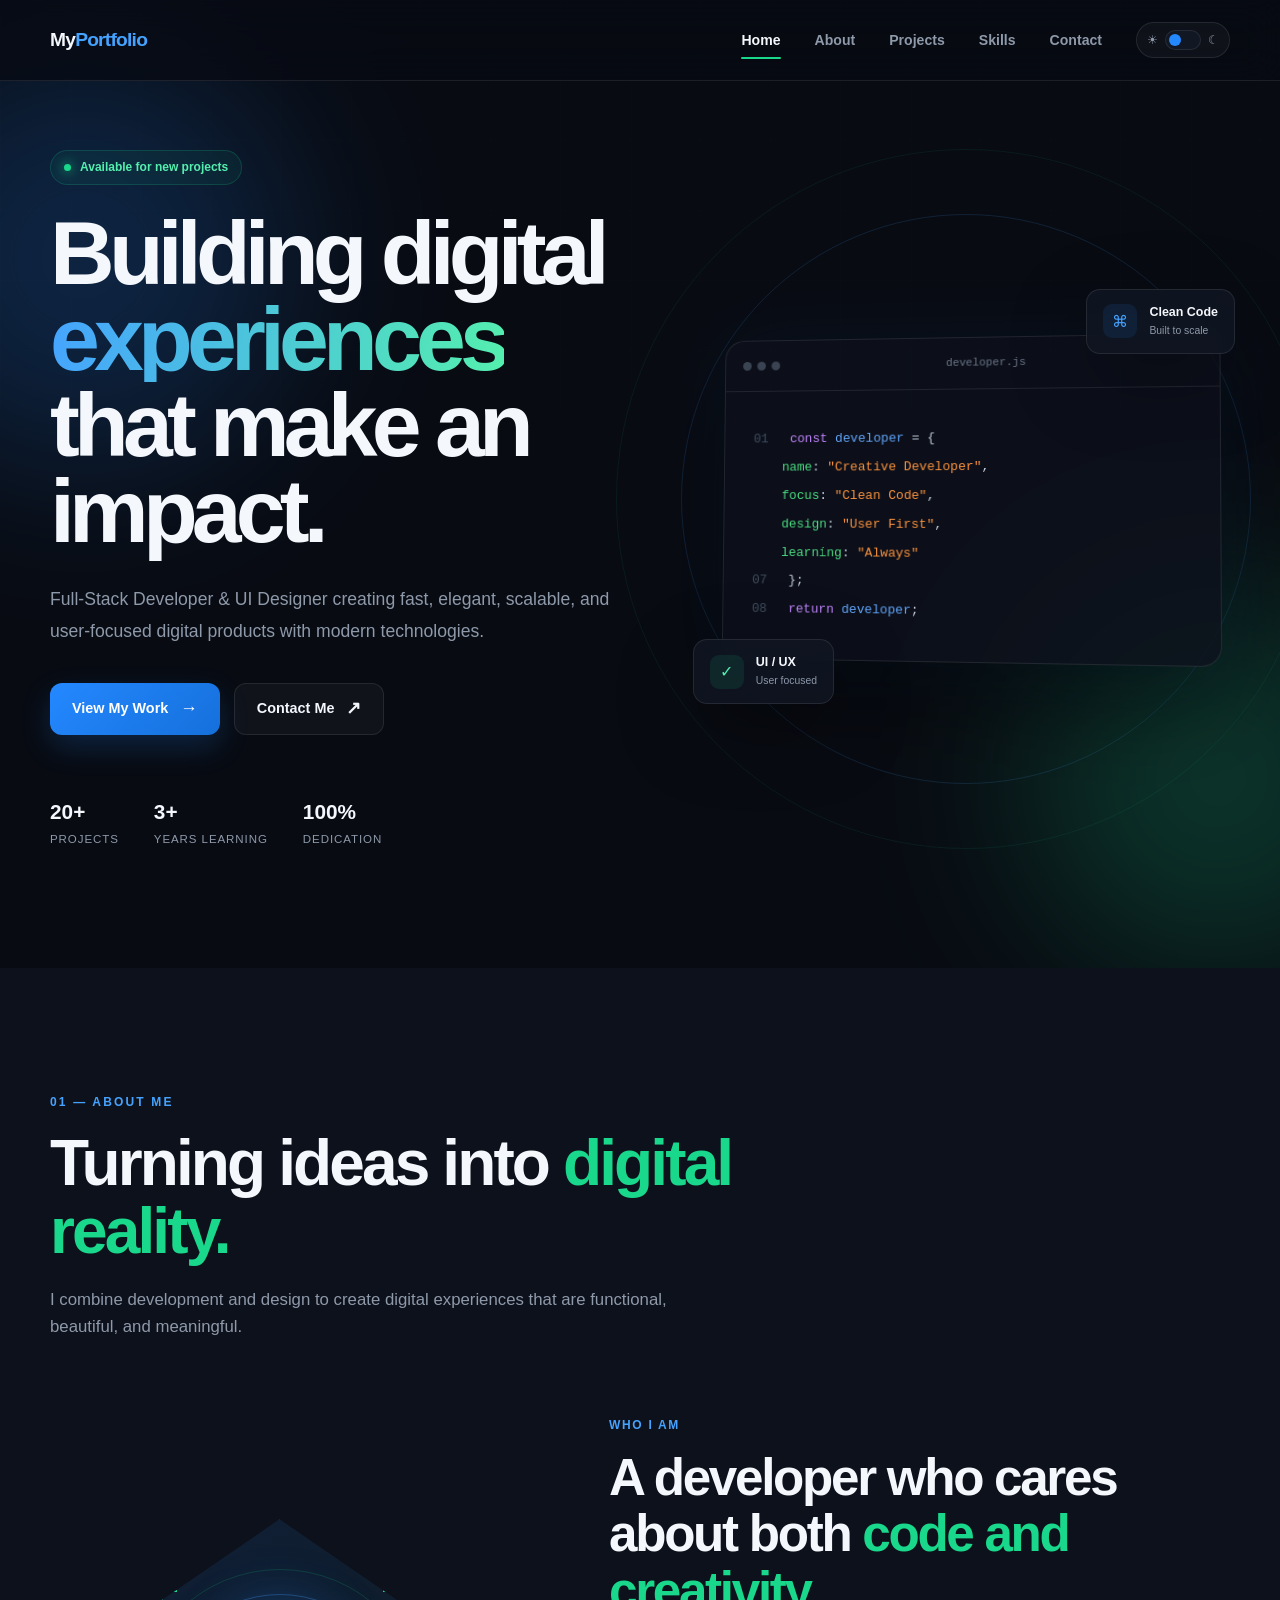
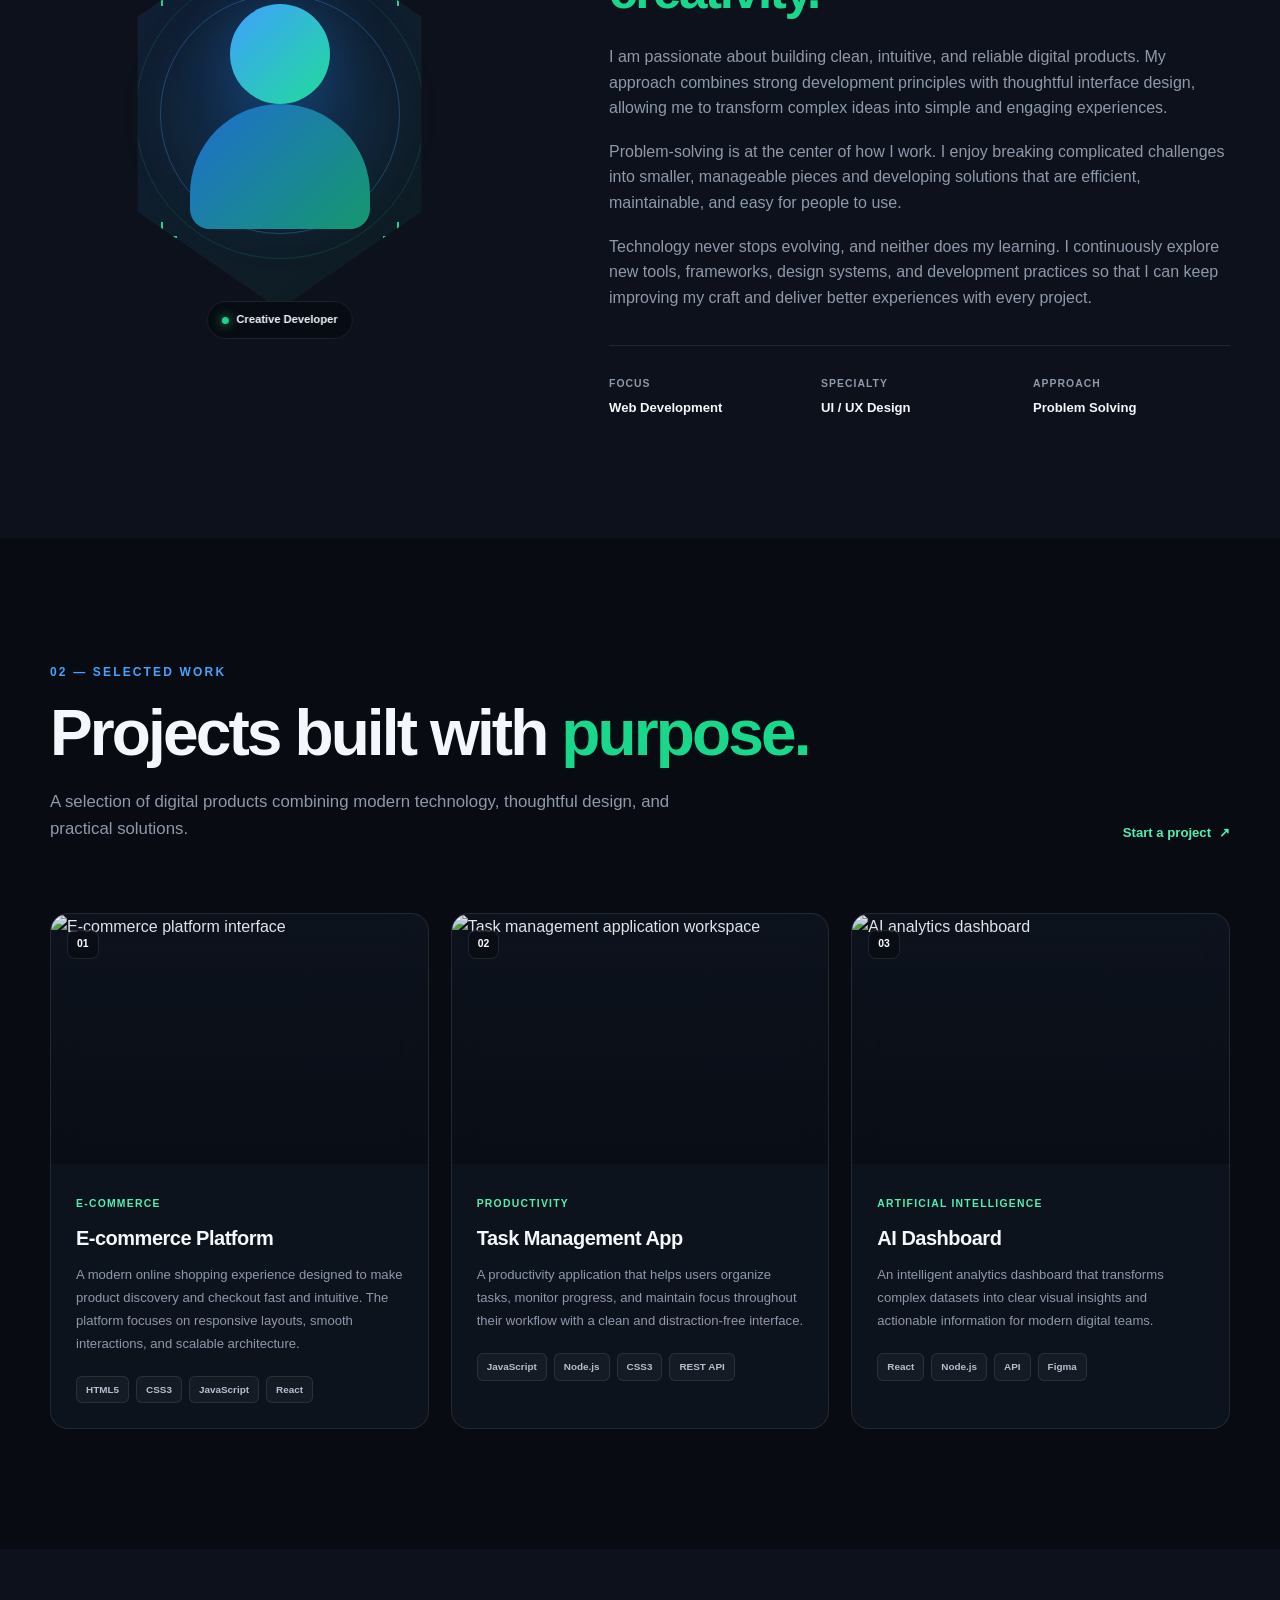
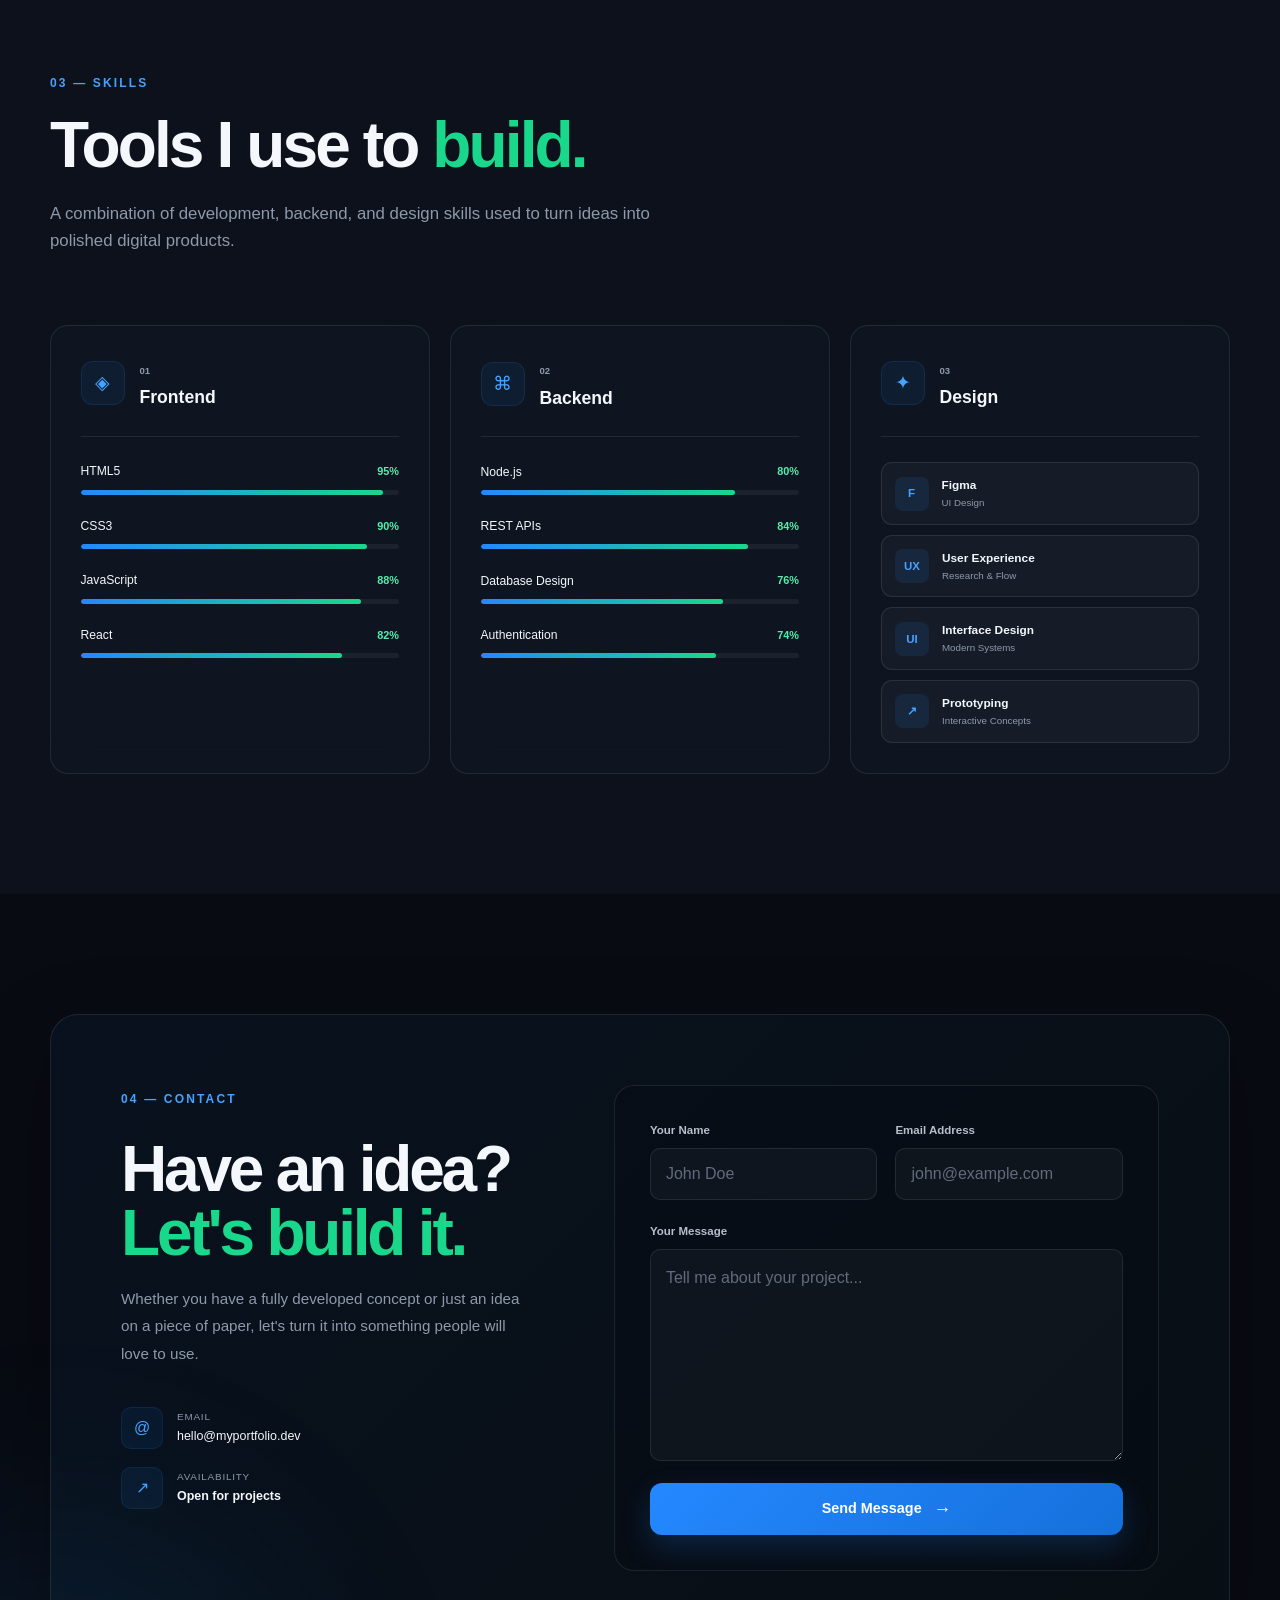
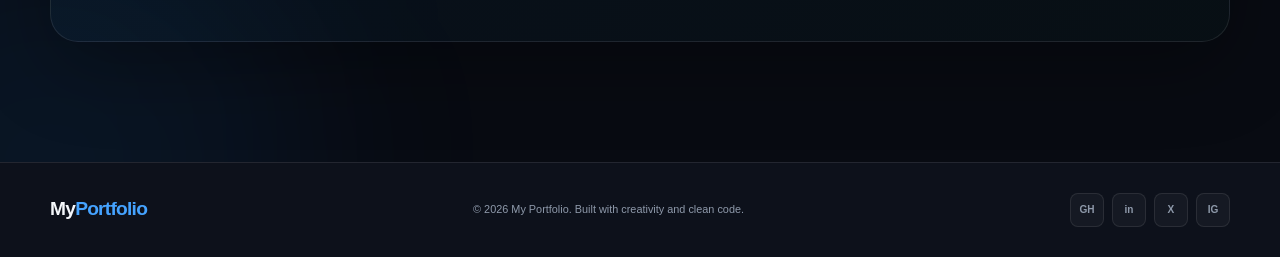
==== index.html @ b37e2fc7 "Update and rename Portfoilo.html to index.html" ====
<!DOCTYPE html>
<html lang="en">
<head>
    <meta charset="UTF-8">
    <meta name="viewport" content="width=device-width, initial-scale=1.0">
    <meta name="description" content="Professional personal portfolio of a Full-Stack Developer and UI Designer.">
    <meta name="author" content="My Portfolio">
    <title>My Portfolio | Full-Stack Developer & UI Designer</title>

    <link rel="stylesheet" href="Protfolio.css">
</head>

<body>

    <!-- =========================
         NAVIGATION
    ========================== -->
    <header class="header">
        <nav class="navbar container">
            <a href="#home" class="logo">My<span>Portfolio</span></a>

            <button class="menu-toggle" id="menu-toggle" aria-label="Open navigation menu">
                <span></span>
                <span></span>
                <span></span>
            </button>

            <div class="nav-menu" id="nav-menu">
                <a href="#home" class="nav-link active">Home</a>
                <a href="#about" class="nav-link">About</a>
                <a href="#projects" class="nav-link">Projects</a>
                <a href="#skills" class="nav-link">Skills</a>
                <a href="#contact" class="nav-link">Contact</a>

                <button class="theme-toggle" id="theme-toggle" aria-label="Toggle light and dark mode">
                    <span class="theme-icon">☀</span>
                    <span class="toggle-track">
                        <span class="toggle-thumb"></span>
                    </span>
                    <span class="theme-icon">☾</span>
                </button>
            </div>
        </nav>
    </header>


    <main>

        <!-- =========================
             HERO
        ========================== -->
        <section class="hero section" id="home">
            <div class="hero-background">
                <span class="glow glow-one"></span>
                <span class="glow glow-two"></span>
                <span class="grid-pattern"></span>
            </div>

            <div class="container hero-content">

                <div class="hero-text">
                    <div class="eyebrow">
                        <span class="status-dot"></span>
                        Available for new projects
                    </div>

                    <h1>
                        Building digital
                        <span>experiences</span>
                        that make an impact.
                    </h1>

                    <p>
                        Full-Stack Developer & UI Designer creating fast,
                        elegant, scalable, and user-focused digital products
                        with modern technologies.
                    </p>

                    <div class="hero-buttons">
                        <a href="#projects" class="btn btn-primary">
                            View My Work
                            <span>→</span>
                        </a>

                        <a href="#contact" class="btn btn-secondary">
                            Contact Me
                            <span>↗</span>
                        </a>
                    </div>

                    <div class="hero-stats">
                        <div class="stat">
                            <strong>20+</strong>
                            <span>Projects</span>
                        </div>

                        <div class="stat">
                            <strong>3+</strong>
                            <span>Years Learning</span>
                        </div>

                        <div class="stat">
                            <strong>100%</strong>
                            <span>Dedication</span>
                        </div>
                    </div>
                </div>

                <div class="hero-visual">
                    <div class="hero-orbit orbit-one"></div>
                    <div class="hero-orbit orbit-two"></div>

                    <div class="code-window">
                        <div class="window-header">
                            <div class="window-dots">
                                <span></span>
                                <span></span>
                                <span></span>
                            </div>

                            <span class="window-title">developer.js</span>
                        </div>

                        <div class="code-content">
                            <p>
                                <span class="code-number">01</span>
                                <span class="purple">const</span>
                                <span class="blue">developer</span> = {
                            </p>

                            <p class="indent">
                                <span class="green">name</span>:
                                <span class="orange">"Creative Developer"</span>,
                            </p>

                            <p class="indent">
                                <span class="green">focus</span>:
                                <span class="orange">"Clean Code"</span>,
                            </p>

                            <p class="indent">
                                <span class="green">design</span>:
                                <span class="orange">"User First"</span>,
                            </p>

                            <p class="indent">
                                <span class="green">learning</span>:
                                <span class="orange">"Always"</span>
                            </p>

                            <p>
                                <span class="code-number">07</span>
                                };
                            </p>

                            <p>
                                <span class="code-number">08</span>
                                <span class="purple">return</span>
                                <span class="blue">developer</span>;
                            </p>
                        </div>
                    </div>

                    <div class="floating-card card-top">
                        <span class="floating-icon">⌘</span>
                        <div>
                            <strong>Clean Code</strong>
                            <small>Built to scale</small>
                        </div>
                    </div>

                    <div class="floating-card card-bottom">
                        <span class="floating-icon green-icon">✓</span>
                        <div>
                            <strong>UI / UX</strong>
                            <small>User focused</small>
                        </div>
                    </div>
                </div>

            </div>
        </section>


        <!-- =========================
             ABOUT
        ========================== -->
        <section class="about section" id="about">
            <div class="container">

                <div class="section-heading">
                    <span class="section-label">01 — About Me</span>
                    <h2>Turning ideas into <span>digital reality.</span></h2>
                    <p>
                        I combine development and design to create digital
                        experiences that are functional, beautiful, and meaningful.
                    </p>
                </div>

                <div class="about-grid">

                    <div class="avatar-area">
                        <div class="avatar-glow"></div>

                        <div class="geometric-avatar">
                            <div class="avatar-ring ring-one"></div>
                            <div class="avatar-ring ring-two"></div>

                            <div class="avatar-shape">
                                <div class="avatar-head"></div>
                                <div class="avatar-body"></div>
                            </div>

                            <div class="avatar-corner corner-one"></div>
                            <div class="avatar-corner corner-two"></div>
                            <div class="avatar-corner corner-three"></div>
                            <div class="avatar-corner corner-four"></div>
                        </div>

                        <div class="avatar-tag">
                            <span class="status-dot"></span>
                            Creative Developer
                        </div>
                    </div>

                    <div class="about-content">
                        <span class="mini-label">Who I am</span>

                        <h3>
                            A developer who cares about both
                            <span>code and creativity.</span>
                        </h3>

                        <p>
                            I am passionate about building clean, intuitive, and
                            reliable digital products. My approach combines strong
                            development principles with thoughtful interface design,
                            allowing me to transform complex ideas into simple and
                            engaging experiences.
                        </p>

                        <p>
                            Problem-solving is at the center of how I work. I enjoy
                            breaking complicated challenges into smaller, manageable
                            pieces and developing solutions that are efficient,
                            maintainable, and easy for people to use.
                        </p>

                        <p>
                            Technology never stops evolving, and neither does my
                            learning. I continuously explore new tools, frameworks,
                            design systems, and development practices so that I can
                            keep improving my craft and deliver better experiences
                            with every project.
                        </p>

                        <div class="about-details">
                            <div>
                                <span class="detail-label">Focus</span>
                                <strong>Web Development</strong>
                            </div>

                            <div>
                                <span class="detail-label">Specialty</span>
                                <strong>UI / UX Design</strong>
                            </div>

                            <div>
                                <span class="detail-label">Approach</span>
                                <strong>Problem Solving</strong>
                            </div>
                        </div>
                    </div>

                </div>
            </div>
        </section>


        <!-- =========================
             PROJECTS
        ========================== -->
        <section class="projects section" id="projects">
            <div class="container">

                <div class="section-heading projects-heading">
                    <span class="section-label">02 — Selected Work</span>

                    <div class="heading-row">
                        <div>
                            <h2>Projects built with <span>purpose.</span></h2>
                            <p>
                                A selection of digital products combining modern
                                technology, thoughtful design, and practical solutions.
                            </p>
                        </div>

                        <a href="#contact" class="text-link">
                            Start a project <span>↗</span>
                        </a>
                    </div>
                </div>

                <div class="projects-grid">

                    <!-- Project 1 -->
                    <article class="project-card">
                        <div class="project-image">
                            <img
                                src="https://images.unsplash.com/photo-1556742049-0cfed4f6a45d?auto=format&fit=crop&w=1200&q=85"
                                alt="E-commerce platform interface"
                            >

                            <div class="image-overlay"></div>

                            <span class="project-number">01</span>

                            <a href="#contact" class="project-arrow" aria-label="View E-commerce Platform project">
                                ↗
                            </a>
                        </div>

                        <div class="project-content">
                            <span class="project-category">E-Commerce</span>

                            <h3>E-commerce Platform</h3>

                            <p>
                                A modern online shopping experience designed to make
                                product discovery and checkout fast and intuitive.
                                The platform focuses on responsive layouts, smooth
                                interactions, and scalable architecture.
                            </p>

                            <div class="tech-list">
                                <span>HTML5</span>
                                <span>CSS3</span>
                                <span>JavaScript</span>
                                <span>React</span>
                            </div>
                        </div>
                    </article>


                    <!-- Project 2 -->
                    <article class="project-card">
                        <div class="project-image">
                            <img
                                src="https://images.unsplash.com/photo-1454165804606-c3d57bc86b40?auto=format&fit=crop&w=1200&q=85"
                                alt="Task management application workspace"
                            >

                            <div class="image-overlay"></div>

                            <span class="project-number">02</span>

                            <a href="#contact" class="project-arrow" aria-label="View Task Management App project">
                                ↗
                            </a>
                        </div>

                        <div class="project-content">
                            <span class="project-category">Productivity</span>

                            <h3>Task Management App</h3>

                            <p>
                                A productivity application that helps users organize
                                tasks, monitor progress, and maintain focus throughout
                                their workflow with a clean and distraction-free interface.
                            </p>

                            <div class="tech-list">
                                <span>JavaScript</span>
                                <span>Node.js</span>
                                <span>CSS3</span>
                                <span>REST API</span>
                            </div>
                        </div>
                    </article>


                    <!-- Project 3 -->
                    <article class="project-card">
                        <div class="project-image">
                            <img
                                src="https://images.unsplash.com/photo-1551288049-bebda4e38f71?auto=format&fit=crop&w=1200&q=85"
                                alt="AI analytics dashboard"
                            >

                            <div class="image-overlay"></div>

                            <span class="project-number">03</span>

                            <a href="#contact" class="project-arrow" aria-label="View AI Dashboard project">
                                ↗
                            </a>
                        </div>

                        <div class="project-content">
                            <span class="project-category">Artificial Intelligence</span>

                            <h3>AI Dashboard</h3>

                            <p>
                                An intelligent analytics dashboard that transforms
                                complex datasets into clear visual insights and actionable
                                information for modern digital teams.
                            </p>

                            <div class="tech-list">
                                <span>React</span>
                                <span>Node.js</span>
                                <span>API</span>
                                <span>Figma</span>
                            </div>
                        </div>
                    </article>

                </div>
            </div>
        </section>


        <!-- =========================
             SKILLS
        ========================== -->
        <section class="skills section" id="skills">
            <div class="container">

                <div class="section-heading">
                    <span class="section-label">03 — Skills</span>
                    <h2>Tools I use to <span>build.</span></h2>
                    <p>
                        A combination of development, backend, and design skills
                        used to turn ideas into polished digital products.
                    </p>
                </div>

                <div class="skills-grid">

                    <!-- Frontend -->
                    <div class="skill-category">
                        <div class="skill-category-header">
                            <span class="skill-icon">◈</span>
                            <div>
                                <span class="skill-category-label">01</span>
                                <h3>Frontend</h3>
                            </div>
                        </div>

                        <div class="skill-item">
                            <div class="skill-info">
                                <span>HTML5</span>
                                <strong>95%</strong>
                            </div>

                            <div class="progress-bar">
                                <span class="progress" data-width="95%"></span>
                            </div>
                        </div>

                        <div class="skill-item">
                            <div class="skill-info">
                                <span>CSS3</span>
                                <strong>90%</strong>
                            </div>

                            <div class="progress-bar">
                                <span class="progress" data-width="90%"></span>
                            </div>
                        </div>

                        <div class="skill-item">
                            <div class="skill-info">
                                <span>JavaScript</span>
                                <strong>88%</strong>
                            </div>

                            <div class="progress-bar">
                                <span class="progress" data-width="88%"></span>
                            </div>
                        </div>

                        <div class="skill-item">
                            <div class="skill-info">
                                <span>React</span>
                                <strong>82%</strong>
                            </div>

                            <div class="progress-bar">
                                <span class="progress" data-width="82%"></span>
                            </div>
                        </div>
                    </div>


                    <!-- Backend -->
                    <div class="skill-category">
                        <div class="skill-category-header">
                            <span class="skill-icon">⌘</span>
                            <div>
                                <span class="skill-category-label">02</span>
                                <h3>Backend</h3>
                            </div>
                        </div>

                        <div class="skill-item">
                            <div class="skill-info">
                                <span>Node.js</span>
                                <strong>80%</strong>
                            </div>

                            <div class="progress-bar">
                                <span class="progress" data-width="80%"></span>
                            </div>
                        </div>

                        <div class="skill-item">
                            <div class="skill-info">
                                <span>REST APIs</span>
                                <strong>84%</strong>
                            </div>

                            <div class="progress-bar">
                                <span class="progress" data-width="84%"></span>
                            </div>
                        </div>

                        <div class="skill-item">
                            <div class="skill-info">
                                <span>Database Design</span>
                                <strong>76%</strong>
                            </div>

                            <div class="progress-bar">
                                <span class="progress" data-width="76%"></span>
                            </div>
                        </div>

                        <div class="skill-item">
                            <div class="skill-info">
                                <span>Authentication</span>
                                <strong>74%</strong>
                            </div>

                            <div class="progress-bar">
                                <span class="progress" data-width="74%"></span>
                            </div>
                        </div>
                    </div>


                    <!-- Design -->
                    <div class="skill-category">
                        <div class="skill-category-header">
                            <span class="skill-icon">✦</span>
                            <div>
                                <span class="skill-category-label">03</span>
                                <h3>Design</h3>
                            </div>
                        </div>

                        <div class="skill-badges">
                            <div class="skill-badge">
                                <span>F</span>
                                <div>
                                    <strong>Figma</strong>
                                    <small>UI Design</small>
                                </div>
                            </div>

                            <div class="skill-badge">
                                <span>UX</span>
                                <div>
                                    <strong>User Experience</strong>
                                    <small>Research & Flow</small>
                                </div>
                            </div>

                            <div class="skill-badge">
                                <span>UI</span>
                                <div>
                                    <strong>Interface Design</strong>
                                    <small>Modern Systems</small>
                                </div>
                            </div>

                            <div class="skill-badge">
                                <span>↗</span>
                                <div>
                                    <strong>Prototyping</strong>
                                    <small>Interactive Concepts</small>
                                </div>
                            </div>
                        </div>
                    </div>

                </div>
            </div>
        </section>


        <!-- =========================
             CONTACT
        ========================== -->
        <section class="contact section" id="contact">
            <div class="container">

                <div class="contact-wrapper">

                    <div class="contact-intro">
                        <span class="section-label">04 — Contact</span>

                        <h2>
                            Have an idea?
                            <span>Let's build it.</span>
                        </h2>

                        <p>
                            Whether you have a fully developed concept or just
                            an idea on a piece of paper, let's turn it into
                            something people will love to use.
                        </p>

                        <div class="contact-details">

                            <div class="contact-detail">
                                <span class="contact-detail-icon">@</span>
                                <div>
                                    <small>Email</small>
                                    <a href="mailto:hello@myportfolio.dev">
                                        hello@myportfolio.dev
                                    </a>
                                </div>
                            </div>

                            <div class="contact-detail">
                                <span class="contact-detail-icon">↗</span>
                                <div>
                                    <small>Availability</small>
                                    <strong>Open for projects</strong>
                                </div>
                            </div>

                        </div>
                    </div>


                    <div class="contact-form-container">

                        <form id="contact-form" class="contact-form">

                            <div class="form-row">

                                <div class="form-group">
                                    <label for="name">Your Name</label>
                                    <input
                                        type="text"
                                        id="name"
                                        name="name"
                                        placeholder="John Doe"
                                        required
                                    >
                                </div>

                                <div class="form-group">
                                    <label for="email">Email Address</label>
                                    <input
                                        type="email"
                                        id="email"
                                        name="email"
                                        placeholder="john@example.com"
                                        required
                                    >
                                </div>

                            </div>

                            <div class="form-group">
                                <label for="message">Your Message</label>

                                <textarea
                                    id="message"
                                    name="message"
                                    rows="7"
                                    placeholder="Tell me about your project..."
                                    required
                                ></textarea>
                            </div>

                            <button type="submit" class="btn btn-primary submit-btn">
                                Send Message
                                <span>→</span>
                            </button>

                        </form>

                    </div>

                </div>

            </div>
        </section>

    </main>


    <!-- =========================
         FOOTER
    ========================== -->
    <footer class="footer">
        <div class="container footer-content">

            <a href="#home" class="logo">
                My<span>Portfolio</span>
            </a>

            <p>
                © <span id="current-year"></span> My Portfolio. Built with
                creativity and clean code.
            </p>

            <div class="social-links">
                <a href="https://github.com/" target="_blank" rel="noopener noreferrer" aria-label="GitHub">
                    GH
                </a>

                <a href="https://www.linkedin.com/" target="_blank" rel="noopener noreferrer" aria-label="LinkedIn">
                    in
                </a>

                <a href="https://x.com/" target="_blank" rel="noopener noreferrer" aria-label="X">
                    X
                </a>

                <a href="https://www.instagram.com/" target="_blank" rel="noopener noreferrer" aria-label="Instagram">
                    IG
                </a>
            </div>

        </div>
    </footer>


    <!-- =========================
         SUCCESS ALERT
    ========================== -->
    <div class="success-alert" id="success-alert">
        <div class="success-icon">✓</div>

        <div>
            <strong>Message Sent Successfully!</strong>
            <span>Thanks for reaching out. I'll get back to you soon.</span>
        </div>

        <button id="close-alert" aria-label="Close success message">
            ×
        </button>
    </div>


    <script src="Portfolio.js"></script>
</body>
</html>
---- Protfolio.css ----
/* =========================================================RESET========================================================= */
*,
*::before,
*::after {
    margin: 0;
    padding: 0;
    box-sizing: border-box;
}

html {
    scroll-behavior: smooth;
    scroll-padding-top: 90px;
}

body {
    min-height: 100vh;
    font-family:
        Inter,
        ui-sans-serif,
        -apple-system,
        BlinkMacSystemFont,
        "Segoe UI",
        Roboto,
        Helvetica,
        Arial,
        sans-serif;

    background: #080b12;
    color: #f4f7fb;
    line-height: 1.6;
    overflow-x: hidden;

    transition:
        background-color 0.4s ease,
        color 0.4s ease;
}

body.light-mode {
    background: #f5f7fb;
    color: #101521;
}

img {
    display: block;
    width: 100%;
}

button,
input,
textarea {
    font: inherit;
}

button {
    border: none;
    cursor: pointer;
}

a {
    color: inherit;
    text-decoration: none;
}

ul {
    list-style: none;
}


/* =========================================================
   VARIABLES
========================================================= */

:root {
    --bg: #080b12;
    --bg-secondary: #0d111b;
    --surface: rgba(17, 23, 35, 0.7);
    --surface-solid: #111723;

    --text: #f4f7fb;
    --text-muted: #8e99aa;
    --text-soft: #b6bfcd;

    --blue: #2488ff;
    --blue-bright: #45a3ff;
    --green: #19d88b;
    --green-bright: #54efae;

    --border: rgba(255, 255, 255, 0.09);
    --border-hover: rgba(69, 163, 255, 0.4);

    --glass: rgba(255, 255, 255, 0.035);

    --shadow:
        0 25px 80px rgba(0, 0, 0, 0.3);

    --container: 1180px;
    --header-height: 80px;

    --radius-sm: 10px;
    --radius-md: 18px;
    --radius-lg: 28px;
}


/* =========================================================
   LIGHT MODE
========================================================= */

body.light-mode {
    --bg: #f5f7fb;
    --bg-secondary: #ffffff;
    --surface: rgba(255, 255, 255, 0.78);
    --surface-solid: #ffffff;

    --text: #101521;
    --text-muted: #657080;
    --text-soft: #485261;

    --border: rgba(15, 23, 42, 0.09);
    --border-hover: rgba(36, 136, 255, 0.35);

    --glass: rgba(255, 255, 255, 0.75);

    --shadow:
        0 25px 80px rgba(15, 23, 42, 0.1);
}


/* =========================================================
   GLOBAL
========================================================= */

.container {
    width: min(100% - 40px, var(--container));
    margin-inline: auto;
}

.section {
    position: relative;
    padding: 120px 0;
}

.section-heading {
    max-width: 760px;
    margin-bottom: 70px;
}

.section-label {
    display: inline-block;
    margin-bottom: 18px;

    color: var(--blue-bright);

    font-size: 0.75rem;
    font-weight: 800;
    letter-spacing: 0.18em;
    text-transform: uppercase;
}

.section-heading h2 {
    font-size: clamp(2.4rem, 5vw, 4.2rem);
    line-height: 1.05;
    letter-spacing: -0.045em;
    margin-bottom: 22px;
}

.section-heading h2 span {
    color: var(--green);
}

.section-heading p {
    color: var(--text-muted);
    font-size: 1.05rem;
    max-width: 620px;
}


/* =========================================================
   HEADER
========================================================= */

.header {
    position: fixed;
    z-index: 1000;
    top: 0;
    left: 0;
    width: 100%;

    background: rgba(8, 11, 18, 0.72);
    backdrop-filter: blur(20px);
    -webkit-backdrop-filter: blur(20px);

    border-bottom: 1px solid var(--border);
}

body.light-mode .header {
    background: rgba(245, 247, 251, 0.8);
}

.navbar {
    min-height: var(--header-height);

    display: flex;
    align-items: center;
    justify-content: space-between;
    gap: 30px;
}

.logo {
    font-size: 1.2rem;
    font-weight: 900;
    letter-spacing: -0.04em;
}

.logo span {
    color: var(--blue-bright);
}

.nav-menu {
    display: flex;
    align-items: center;
    gap: 34px;
}

.nav-link {
    position: relative;

    color: var(--text-muted);
    font-size: 0.88rem;
    font-weight: 600;

    transition:
        color 0.3s ease,
        transform 0.3s ease;
}

.nav-link::after {
    content: "";

    position: absolute;
    left: 0;
    bottom: -8px;

    width: 0;
    height: 2px;

    background: var(--green);
    border-radius: 20px;

    transition: width 0.3s ease;
}

.nav-link:hover,
.nav-link.active {
    color: var(--text);
}

.nav-link:hover::after,
.nav-link.active::after {
    width: 100%;
}


/* =========================================================
   THEME TOGGLE
========================================================= */

.theme-toggle {
    display: flex;
    align-items: center;
    gap: 7px;

    padding: 7px 10px;

    color: var(--text-muted);
    background: var(--glass);

    border: 1px solid var(--border);
    border-radius: 50px;

    transition: all 0.3s ease;
}

.theme-toggle:hover {
    border-color: var(--border-hover);
    color: var(--text);
}

.theme-icon {
    font-size: 0.72rem;
}

.toggle-track {
    position: relative;

    width: 36px;
    height: 20px;

    border-radius: 50px;
    background: var(--surface-solid);

    border: 1px solid var(--border);
}

.toggle-thumb {
    position: absolute;
    top: 3px;
    left: 3px;

    width: 12px;
    height: 12px;

    border-radius: 50%;
    background: var(--blue);

    transition: transform 0.3s ease;
}

body.light-mode .toggle-thumb {
    transform: translateX(16px);
    background: var(--green);
}


/* =========================================================
   MOBILE MENU
========================================================= */

.menu-toggle {
    display: none;

    width: 42px;
    height: 42px;

    align-items: center;
    justify-content: center;
    flex-direction: column;
    gap: 5px;

    background: var(--glass);
    border: 1px solid var(--border);
    border-radius: 10px;
}

.menu-toggle span {
    width: 18px;
    height: 2px;

    background: var(--text);
    border-radius: 10px;

    transition: all 0.3s ease;
}


/* =========================================================
   HERO
========================================================= */

.hero {
    min-height: 100vh;
    min-height: 100svh;

    display: flex;
    align-items: center;

    padding-top: 150px;
    overflow: hidden;
}

.hero-background {
    position: absolute;
    inset: 0;
    pointer-events: none;
}

.grid-pattern {
    position: absolute;
    inset: 0;

    opacity: 0.25;

    background-image:
        linear-gradient(rgba(255,255,255,0.035) 1px, transparent 1px),
        linear-gradient(90deg, rgba(255,255,255,0.035) 1px, transparent 1px);

    background-size: 70px 70px;

    mask-image: linear-gradient(to bottom, black, transparent 85%);
}

.glow {
    position: absolute;
    border-radius: 50%;
    filter: blur(90px);
    opacity: 0.2;
}

.glow-one {
    width: 420px;
    height: 420px;

    background: var(--blue);

    top: 5%;
    left: -10%;
}

.glow-two {
    width: 380px;
    height: 380px;

    background: var(--green);

    right: -10%;
    bottom: 0;
}

.hero-content {
    position: relative;
    z-index: 2;

    display: grid;
    grid-template-columns: 1.05fr 0.95fr;
    align-items: center;

    gap: 70px;
}

.eyebrow {
    display: inline-flex;
    align-items: center;
    gap: 9px;

    padding: 7px 13px;

    color: var(--green-bright);

    font-size: 0.75rem;
    font-weight: 700;

    background: rgba(25, 216, 139, 0.06);

    border: 1px solid rgba(25, 216, 139, 0.18);
    border-radius: 50px;

    margin-bottom: 25px;
}

.status-dot {
    width: 7px;
    height: 7px;

    display: inline-block;

    background: var(--green);
    border-radius: 50%;

    box-shadow: 0 0 12px var(--green);
}

.hero h1 {
    max-width: 800px;

    font-size: clamp(3.2rem, 7vw, 6.5rem);
    line-height: 0.96;

    letter-spacing: -0.065em;
}

.hero h1 span {
    display: inline-block;

    background: linear-gradient(
        100deg,
        var(--blue-bright),
        var(--green-bright)
    );

    -webkit-background-clip: text;
    background-clip: text;
    color: transparent;
}

.hero-text > p {
    max-width: 620px;

    margin-top: 30px;

    color: var(--text-muted);

    font-size: 1.1rem;
    line-height: 1.8;
}

.hero-buttons {
    display: flex;
    flex-wrap: wrap;
    gap: 14px;

    margin-top: 35px;
}

.btn {
    min-height: 52px;

    display: inline-flex;
    align-items: center;
    justify-content: center;
    gap: 12px;

    padding: 0 22px;

    border-radius: 12px;

    font-size: 0.9rem;
    font-weight: 800;

    transition:
        transform 0.3s ease,
        box-shadow 0.3s ease,
        border-color 0.3s ease,
        background 0.3s ease;
}

.btn span {
    font-size: 1.1rem;
    transition: transform 0.3s ease;
}

.btn:hover {
    transform: translateY(-4px);
}

.btn:hover span {
    transform: translateX(4px);
}

.btn-primary {
    color: #ffffff;

    background: linear-gradient(
        135deg,
        var(--blue),
        #1570db
    );

    box-shadow:
        0 12px 30px rgba(36, 136, 255, 0.2);
}

.btn-primary:hover {
    box-shadow:
        0 18px 40px rgba(36, 136, 255, 0.35);
}

.btn-secondary {
    color: var(--text);

    background: var(--glass);

    border: 1px solid var(--border);
}

.btn-secondary:hover {
    border-color: var(--border-hover);
    background: rgba(36, 136, 255, 0.06);
}

.hero-stats {
    display: flex;
    align-items: center;
    gap: 35px;

    margin-top: 60px;
}

.stat {
    display: flex;
    flex-direction: column;
    gap: 2px;
}

.stat strong {
    font-size: 1.3rem;
}

.stat span {
    color: var(--text-muted);
    font-size: 0.72rem;
    text-transform: uppercase;
    letter-spacing: 0.08em;
}


/* =========================================================
   HERO VISUAL
========================================================= */

.hero-visual {
    position: relative;

    min-height: 540px;

    display: flex;
    align-items: center;
    justify-content: center;
}

.code-window {
    position: relative;
    z-index: 3;

    width: min(100%, 500px);

    background: rgba(13, 17, 27, 0.82);

    border: 1px solid var(--border);
    border-radius: 20px;

    box-shadow:
        0 35px 100px rgba(0, 0, 0, 0.45),
        0 0 80px rgba(36, 136, 255, 0.08);

    overflow: hidden;

    transform: perspective(1000px) rotateY(-6deg) rotateX(2deg);

    transition: transform 0.5s ease;
}

.code-window:hover {
    transform: perspective(1000px) rotateY(0) rotateX(0) translateY(-8px);
}

.window-header {
    height: 52px;

    display: flex;
    align-items: center;

    padding: 0 18px;

    border-bottom: 1px solid var(--border);
}

.window-dots {
    display: flex;
    gap: 6px;
}

.window-dots span {
    width: 9px;
    height: 9px;

    border-radius: 50%;
    background: #3a4352;
}

.window-title {
    margin: auto;

    color: #697487;

    font-size: 0.7rem;
    font-family: monospace;
}

.code-content {
    padding: 35px 30px;

    font-family:
        "SFMono-Regular",
        Consolas,
        "Liberation Mono",
        monospace;

    font-size: 0.82rem;
    line-height: 2.2;
}

.code-content p {
    color: #c6d0df;
}

.code-number {
    display: inline-block;

    width: 30px;

    color: #3f4b5d;
}

.indent {
    padding-left: 30px;
}

.purple {
    color: #c084fc;
}

.blue {
    color: #60a5fa;
}

.green {
    color: #4ade80;
}

.orange {
    color: #fb923c;
}

.hero-orbit {
    position: absolute;

    border: 1px solid rgba(69, 163, 255, 0.15);

    border-radius: 50%;

    animation: rotateOrbit 15s linear infinite;
}

.orbit-one {
    width: 570px;
    height: 570px;
}

.orbit-two {
    width: 700px;
    height: 700px;

    border-color: rgba(25, 216, 139, 0.08);

    animation-direction: reverse;
    animation-duration: 25s;
}

.floating-card {
    position: absolute;
    z-index: 5;

    display: flex;
    align-items: center;
    gap: 12px;

    padding: 13px 16px;

    background: rgba(17, 23, 35, 0.82);
    backdrop-filter: blur(15px);

    border: 1px solid var(--border);
    border-radius: 14px;

    box-shadow: var(--shadow);

    animation: floatCard 4s ease-in-out infinite;
}

.floating-card strong {
    display: block;
    font-size: 0.78rem;
}

.floating-card small {
    display: block;
    color: var(--text-muted);
    font-size: 0.65rem;
}

.card-top {
    top: 60px;
    right: -5px;
}

.card-bottom {
    bottom: 65px;
    left: -10px;

    animation-delay: 1.5s;
}

.floating-icon {
    width: 34px;
    height: 34px;

    display: grid;
    place-items: center;

    color: var(--blue-bright);

    background: rgba(36, 136, 255, 0.1);

    border-radius: 9px;
}

.green-icon {
    color: var(--green-bright);
    background: rgba(25, 216, 139, 0.1);
}

@keyframes rotateOrbit {
    from {
        transform: rotate(0deg);
    }

    to {
        transform: rotate(360deg);
    }
}

@keyframes floatCard {
    0%,
    100% {
        transform: translateY(0);
    }

    50% {
        transform: translateY(-10px);
    }
}


/* =========================================================
   ABOUT
========================================================= */

.about {
    background: var(--bg-secondary);
}

.about-grid {
    display: grid;
    grid-template-columns: 0.85fr 1.15fr;
    gap: 100px;
    align-items: center;
}

.avatar-area {
    position: relative;

    min-height: 500px;

    display: grid;
    place-items: center;
}

.avatar-glow {
    position: absolute;

    width: 270px;
    height: 270px;

    border-radius: 50%;

    background:
        radial-gradient(
            circle,
            rgba(36, 136, 255, 0.25),
            transparent 70%
        );

    filter: blur(20px);
}

.geometric-avatar {
    position: relative;

    width: 330px;
    height: 390px;

    display: grid;
    place-items: center;

    background:
        linear-gradient(
            145deg,
            rgba(36, 136, 255, 0.12),
            rgba(25, 216, 139, 0.05)
        );

    border: 1px solid var(--border);

    clip-path: polygon(
        50% 0%,
        93% 25%,
        93% 75%,
        50% 100%,
        7% 75%,
        7% 25%
    );
}

.avatar-ring {
    position: absolute;

    border: 1px solid rgba(69, 163, 255, 0.3);
    border-radius: 50%;
}

.ring-one {
    width: 240px;
    height: 240px;
}

.ring-two {
    width: 290px;
    height: 290px;

    border-color: rgba(25, 216, 139, 0.16);
}

.avatar-shape {
    position: relative;
    z-index: 2;

    width: 180px;
    height: 230px;
}

.avatar-head {
    position: absolute;

    width: 100px;
    height: 100px;

    top: 5px;
    left: 40px;

    border-radius: 50%;

    background:
        linear-gradient(
            135deg,
            #3fa0ff,
            #20dc9a
        );

    box-shadow:
        0 0 60px rgba(36, 136, 255, 0.25);
}

.avatar-body {
    position: absolute;

    width: 180px;
    height: 125px;

    left: 0;
    bottom: 0;

    border-radius: 90px 90px 20px 20px;

    background:
        linear-gradient(
            135deg,
            #1f6ed0,
            #15986d
        );
}

.avatar-corner {
    position: absolute;

    width: 16px;
    height: 16px;

    border: 2px solid var(--green);
}

.corner-one {
    top: 70px;
    left: 45px;
    border-right: 0;
    border-bottom: 0;
}

.corner-two {
    top: 70px;
    right: 45px;
    border-left: 0;
    border-bottom: 0;
}

.corner-three {
    bottom: 70px;
    left: 45px;
    border-right: 0;
    border-top: 0;
}

.corner-four {
    bottom: 70px;
    right: 45px;
    border-left: 0;
    border-top: 0;
}

.avatar-tag {
    position: absolute;
    z-index: 5;

    bottom: 25px;
    left: 50%;

    transform: translateX(-50%);

    display: flex;
    align-items: center;
    gap: 8px;

    width: max-content;

    padding: 9px 14px;

    background: rgba(8, 11, 18, 0.85);
    backdrop-filter: blur(15px);

    border: 1px solid var(--border);
    border-radius: 50px;

    font-size: 0.7rem;
    font-weight: 700;
}

.about-content {
    max-width: 650px;
}

.mini-label {
    color: var(--blue-bright);

    font-size: 0.75rem;
    font-weight: 800;

    text-transform: uppercase;
    letter-spacing: 0.14em;
}

.about-content h3 {
    margin: 14px 0 25px;

    font-size: clamp(2rem, 4vw, 3.3rem);
    line-height: 1.1;
    letter-spacing: -0.045em;
}

.about-content h3 span {
    color: var(--green);
}

.about-content p {
    color: var(--text-muted);
    margin-bottom: 18px;
}

.about-details {
    display: grid;
    grid-template-columns: repeat(3, 1fr);

    gap: 15px;

    margin-top: 35px;
    padding-top: 30px;

    border-top: 1px solid var(--border);
}

.about-details > div {
    display: flex;
    flex-direction: column;
    gap: 4px;
}

.detail-label {
    color: var(--text-muted);

    font-size: 0.65rem;
    font-weight: 700;

    text-transform: uppercase;
    letter-spacing: 0.1em;
}

.about-details strong {
    font-size: 0.82rem;
}


/* =========================================================
   PROJECTS
========================================================= */

.projects-heading {
    max-width: none;
}

.heading-row {
    display: flex;
    align-items: end;
    justify-content: space-between;
    gap: 30px;
}

.heading-row > div {
    max-width: 760px;
}

.text-link {
    display: inline-flex;
    align-items: center;
    gap: 8px;

    color: var(--green-bright);

    font-size: 0.82rem;
    font-weight: 800;

    white-space: nowrap;

    transition:
        color 0.3s ease,
        transform 0.3s ease;
}

.text-link:hover {
    color: var(--blue-bright);
    transform: translateX(4px);
}

.projects-grid {
    display: grid;
    grid-template-columns: repeat(3, 1fr);

    gap: 22px;
}

.project-card {
    overflow: hidden;

    background: var(--surface);

    border: 1px solid var(--border);
    border-radius: var(--radius-md);

    backdrop-filter: blur(18px);

    transition:
        transform 0.45s ease,
        border-color 0.45s ease,
        box-shadow 0.45s ease;
}

.project-card:hover {
    transform: translateY(-10px);

    border-color: var(--border-hover);

    box-shadow:
        0 25px 70px rgba(0, 0, 0, 0.25);
}

.project-image {
    position: relative;

    height: 250px;

    overflow: hidden;
}

.project-image img {
    height: 100%;
    object-fit: cover;

    transition:
        transform 0.7s ease,
        filter 0.7s ease;
}

.project-card:hover .project-image img {
    transform: scale(1.08);
    filter: saturate(1.2);
}

.image-overlay {
    position: absolute;
    inset: 0;

    background:
        linear-gradient(
            to bottom,
            rgba(8, 11, 18, 0.05),
            rgba(8, 11, 18, 0.65)
        );
}

.project-number {
    position: absolute;

    top: 16px;
    left: 16px;

    padding: 5px 9px;

    color: #fff;

    background: rgba(8, 11, 18, 0.7);
    backdrop-filter: blur(10px);

    border: 1px solid rgba(255, 255, 255, 0.1);
    border-radius: 8px;

    font-size: 0.65rem;
    font-weight: 800;
}

.project-arrow {
    position: absolute;

    right: 16px;
    bottom: 16px;

    width: 42px;
    height: 42px;

    display: grid;
    place-items: center;

    color: #fff;

    background: rgba(8, 11, 18, 0.7);
    backdrop-filter: blur(10px);

    border: 1px solid rgba(255, 255, 255, 0.12);
    border-radius: 50%;

    opacity: 0;
    transform: translateY(10px);

    transition:
        opacity 0.35s ease,
        transform 0.35s ease,
        background 0.35s ease;
}

.project-card:hover .project-arrow {
    opacity: 1;
    transform: translateY(0);
}

.project-arrow:hover {
    background: var(--blue);
}

.project-content {
    padding: 25px;
}

.project-category {
    color: var(--green-bright);

    font-size: 0.65rem;
    font-weight: 800;

    text-transform: uppercase;
    letter-spacing: 0.12em;
}

.project-content h3 {
    margin: 7px 0 10px;

    font-size: 1.25rem;
    letter-spacing: -0.025em;
}

.project-content p {
    color: var(--text-muted);

    font-size: 0.82rem;
    line-height: 1.75;
}

.tech-list {
    display: flex;
    flex-wrap: wrap;
    gap: 7px;

    margin-top: 20px;
}

.tech-list span {
    padding: 5px 9px;

    color: var(--text-soft);

    background: var(--glass);

    border: 1px solid var(--border);
    border-radius: 6px;

    font-size: 0.62rem;
    font-weight: 700;
}


/* =========================================================
   SKILLS
========================================================= */

.skills {
    background: var(--bg-secondary);
}

.skills-grid {
    display: grid;
    grid-template-columns: repeat(3, 1fr);

    gap: 20px;
}

.skill-category {
    padding: 30px;

    background: var(--surface);

    border: 1px solid var(--border);
    border-radius: var(--radius-md);

    backdrop-filter: blur(18px);

    transition:
        transform 0.35s ease,
        border-color 0.35s ease;
}

.skill-category:hover {
    transform: translateY(-6px);
    border-color: var(--border-hover);
}

.skill-category-header {
    display: flex;
    align-items: center;
    gap: 15px;

    padding-bottom: 25px;
    margin-bottom: 25px;

    border-bottom: 1px solid var(--border);
}

.skill-icon {
    width: 44px;
    height: 44px;

    display: grid;
    place-items: center;

    color: var(--blue-bright);

    background: rgba(36, 136, 255, 0.08);

    border: 1px solid rgba(36, 136, 255, 0.14);
    border-radius: 12px;

    font-size: 1.2rem;
}

.skill-category-label {
    color: var(--text-muted);

    font-size: 0.6rem;
    font-weight: 800;
}

.skill-category h3 {
    margin-top: 2px;

    font-size: 1.1rem;
}

.skill-item {
    margin-bottom: 22px;
}

.skill-item:last-child {
    margin-bottom: 0;
}

.skill-info {
    display: flex;
    align-items: center;
    justify-content: space-between;

    margin-bottom: 8px;

    font-size: 0.76rem;
}

.skill-info strong {
    color: var(--green-bright);
    font-size: 0.68rem;
}

.progress-bar {
    width: 100%;
    height: 5px;

    overflow: hidden;

    background: rgba(255, 255, 255, 0.06);

    border-radius: 50px;
}

.progress {
    display: block;

    width: 0;
    height: 100%;

    background:
        linear-gradient(
            90deg,
            var(--blue),
            var(--green)
        );

    border-radius: inherit;

    transition: width 1.5s cubic-bezier(0.22, 1, 0.36, 1);
}

.skill-badges {
    display: grid;
    gap: 10px;
}

.skill-badge {
    display: flex;
    align-items: center;
    gap: 13px;

    padding: 13px;

    background: var(--glass);

    border: 1px solid var(--border);
    border-radius: 11px;

    transition:
        border-color 0.3s ease,
        transform 0.3s ease;
}

.skill-badge:hover {
    border-color: var(--border-hover);
    transform: translateX(5px);
}

.skill-badge > span {
    width: 34px;
    height: 34px;

    display: grid;
    place-items: center;

    color: var(--blue-bright);

    background: rgba(36, 136, 255, 0.1);

    border-radius: 8px;

    font-size: 0.72rem;
    font-weight: 900;
}

.skill-badge strong,
.skill-badge small {
    display: block;
}

.skill-badge strong {
    font-size: 0.74rem;
}

.skill-badge small {
    color: var(--text-muted);
    font-size: 0.61rem;
}


/* =========================================================
   CONTACT
========================================================= */

.contact {
    position: relative;
    overflow: hidden;
}

.contact::before {
    content: "";

    position: absolute;

    width: 500px;
    height: 500px;

    left: -200px;
    bottom: -250px;

    background: rgba(36, 136, 255, 0.08);

    border-radius: 50%;
    filter: blur(100px);

    pointer-events: none;
}

.contact-wrapper {
    position: relative;
    z-index: 2;

    display: grid;
    grid-template-columns: 0.85fr 1.15fr;

    gap: 90px;

    padding: 70px;

    background:
        linear-gradient(
            135deg,
            rgba(36, 136, 255, 0.05),
            rgba(25, 216, 139, 0.025)
        );

    border: 1px solid var(--border);
    border-radius: var(--radius-lg);

    box-shadow: var(--shadow);
}

.contact-intro h2 {
    margin: 10px 0 20px;

    font-size: clamp(2.4rem, 5vw, 4rem);
    line-height: 1;
    letter-spacing: -0.05em;
}

.contact-intro h2 span {
    display: block;
    color: var(--green);
}

.contact-intro > p {
    max-width: 450px;

    color: var(--text-muted);

    font-size: 0.95rem;
    line-height: 1.8;
}

.contact-details {
    display: grid;
    gap: 18px;

    margin-top: 40px;
}

.contact-detail {
    display: flex;
    align-items: center;
    gap: 14px;
}

.contact-detail-icon {
    width: 42px;
    height: 42px;

    display: grid;
    place-items: center;

    color: var(--blue-bright);

    background: rgba(36, 136, 255, 0.08);

    border: 1px solid rgba(36, 136, 255, 0.12);
    border-radius: 10px;
}

.contact-detail small,
.contact-detail strong,
.contact-detail a {
    display: block;
}

.contact-detail small {
    color: var(--text-muted);

    font-size: 0.62rem;
    text-transform: uppercase;
    letter-spacing: 0.08em;
}

.contact-detail strong,
.contact-detail a {
    margin-top: 2px;

    font-size: 0.78rem;
}

.contact-detail a {
    transition: color 0.3s ease;
}

.contact-detail a:hover {
    color: var(--blue-bright);
}

.contact-form-container {
    padding: 35px;

    background: rgba(8, 11, 18, 0.35);

    border: 1px solid var(--border);
    border-radius: 20px;
}

body.light-mode .contact-form-container {
    background: rgba(255, 255, 255, 0.45);
}

.contact-form {
    display: grid;
    gap: 22px;
}

.form-row {
    display: grid;
    grid-template-columns: 1fr 1fr;
    gap: 18px;
}

.form-group {
    display: flex;
    flex-direction: column;
    gap: 9px;
}

.form-group label {
    color: var(--text-soft);

    font-size: 0.72rem;
    font-weight: 700;
}

.form-group input,
.form-group textarea {
    width: 100%;

    color: var(--text);

    background: var(--glass);

    border: 1px solid var(--border);
    border-radius: 10px;

    outline: none;

    transition:
        border-color 0.3s ease,
        box-shadow 0.3s ease,
        background 0.3s ease;
}

.form-group input {
    height: 52px;
    padding: 0 15px;
}

.form-group textarea {
    padding: 15px;
    resize: vertical;
    min-height: 160px;
}

.form-group input::placeholder,
.form-group textarea::placeholder {
    color: #606b7c;
}

.form-group input:focus,
.form-group textarea:focus {
    border-color: var(--blue);

    background: rgba(36, 136, 255, 0.035);

    box-shadow:
        0 0 0 4px rgba(36, 136, 255, 0.08);
}

.submit-btn {
    width: 100%;
}


/* =========================================================
   SUCCESS ALERT
========================================================= */

.success-alert {
    position: fixed;
    z-index: 2000;

    top: 25px;
    right: 25px;

    width: min(420px, calc(100% - 30px));

    display: flex;
    align-items: center;
    gap: 13px;

    padding: 17px;

    background: rgba(14, 22, 30, 0.95);
    backdrop-filter: blur(20px);

    border: 1px solid rgba(25, 216, 139, 0.3);
    border-radius: 15px;

    box-shadow:
        0 25px 70px rgba(0, 0, 0, 0.35);

    transform: translateX(calc(100% + 50px));
    opacity: 0;

    transition:
        transform 0.5s cubic-bezier(0.22, 1, 0.36, 1),
        opacity 0.4s ease;
}

.success-alert.show {
    transform: translateX(0);
    opacity: 1;
}

.success-icon {
    flex-shrink: 0;

    width: 40px;
    height: 40px;

    display: grid;
    place-items: center;

    color: #06140e;
    background: var(--green);

    border-radius: 50%;

    font-weight: 900;

    box-shadow:
        0 0 25px rgba(25, 216, 139, 0.3);
}

.success-alert strong,
.success-alert span {
    display: block;
}

.success-alert strong {
    color: #ffffff;
    font-size: 0.78rem;
}

.success-alert span {
    margin-top: 3px;

    color: #8d9aa8;
    font-size: 0.67rem;
}

#close-alert {
    margin-left: auto;

    width: 28px;
    height: 28px;

    color: #8d9aa8;
    background: transparent;

    border-radius: 50%;

    font-size: 1.1rem;

    transition:
        color 0.3s ease,
        background 0.3s ease;
}

#close-alert:hover {
    color: #ffffff;
    background: rgba(255, 255, 255, 0.08);
}


/* =========================================================
   FOOTER
========================================================= */

.footer {
    padding: 30px 0;

    background: var(--bg-secondary);

    border-top: 1px solid var(--border);
}

.footer-content {
    display: flex;
    align-items: center;
    justify-content: space-between;

    gap: 20px;
}

.footer p {
    color: var(--text-muted);

    font-size: 0.68rem;
    text-align: center;
}

.social-links {
    display: flex;
    gap: 8px;
}

.social-links a {
    width: 34px;
    height: 34px;

    display: grid;
    place-items: center;

    color: var(--text-muted);

    background: var(--glass);

    border: 1px solid var(--border);
    border-radius: 8px;

    font-size: 0.63rem;
    font-weight: 800;

    transition:
        color 0.3s ease,
        background 0.3s ease,
        border-color 0.3s ease,
        transform 0.3s ease;
}

.social-links a:hover {
    color: #ffffff;

    background: var(--blue);

    border-color: var(--blue);

    transform: translateY(-4px);
}


/* =========================================================
   SCROLL REVEAL
========================================================= */

.section-heading,
.about-grid,
.project-card,
.skill-category,
.contact-wrapper {
    opacity: 0;
    transform: translateY(30px);

    transition:
        opacity 0.8s ease,
        transform 0.8s ease;
}

.section-heading.reveal,
.about-grid.reveal,
.project-card.reveal,
.skill-category.reveal,
.contact-wrapper.reveal {
    opacity: 1;
    transform: translateY(0);
}


/* =========================================================
   RESPONSIVE — TABLET
========================================================= */

@media (max-width: 1050px) {

    .hero-content {
        grid-template-columns: 1fr;
        gap: 30px;
    }

    .hero-text {
        text-align: center;
    }

    .hero-text > p {
        margin-inline: auto;
    }

    .hero-buttons,
    .hero-stats {
        justify-content: center;
    }

    .hero-visual {
        min-height: 500px;
    }

    .about-grid {
        grid-template-columns: 1fr;
        gap: 60px;
    }

    .avatar-area {
        min-height: 420px;
    }

    .about-content {
        max-width: none;
    }

    .projects-grid {
        grid-template-columns: repeat(2, 1fr);
    }

    .skills-grid {
        grid-template-columns: 1fr 1fr;
    }

    .skill-category:last-child {
        grid-column: 1 / -1;
    }

    .contact-wrapper {
        grid-template-columns: 1fr;
        gap: 50px;
    }
}


/* =========================================================
   RESPONSIVE — MOBILE
========================================================= */

@media (max-width: 760px) {

    .container {
        width: min(100% - 28px, var(--container));
    }

    .section {
        padding: 85px 0;
    }

    .section-heading {
        margin-bottom: 45px;
    }

    .navbar {
        min-height: 70px;
    }

    .menu-toggle {
        display: flex;
    }

    .nav-menu {
        position: absolute;

        top: calc(100% + 10px);
        left: 14px;
        right: 14px;

        display: flex;
        flex-direction: column;
        align-items: stretch;
        gap: 0;

        padding: 12px;

        background: rgba(13, 17, 27, 0.96);
        backdrop-filter: blur(20px);

        border: 1px solid var(--border);
        border-radius: 16px;

        opacity: 0;
        visibility: hidden;
        transform: translateY(-10px);

        transition:
            opacity 0.3s ease,
            visibility 0.3s ease,
            transform 0.3s ease;
    }

    body.light-mode .nav-menu {
        background: rgba(255, 255, 255, 0.96);
    }

    .nav-menu.open {
        opacity: 1;
        visibility: visible;
        transform: translateY(0);
    }

    .nav-link {
        padding: 14px 10px;
        border-bottom: 1px solid var(--border);
    }

    .nav-link::after {
        display: none;
    }

    .theme-toggle {
        margin-top: 10px;
        align-self: flex-start;
    }

    .hero {
        padding-top: 120px;
    }

    .hero h1 {
        font-size: clamp(2.8rem, 15vw, 4.5rem);
    }

    .hero-text > p {
        font-size: 0.95rem;
    }

    .hero-buttons {
        flex-direction: column;
    }

    .hero-buttons .btn {
        width: 100%;
    }

    .hero-stats {
        gap: 22px;
        margin-top: 40px;
    }

    .stat strong {
        font-size: 1.05rem;
    }

    .stat span {
        font-size: 0.58rem;
    }

    .hero-visual {
        min-height: 380px;
    }

    .code-window {
        transform: none;
    }

    .code-content {
        padding: 22px 15px;
        font-size: 0.65rem;
    }

    .code-number {
        width: 20px;
    }

    .indent {
        padding-left: 20px;
    }

    .orbit-one {
        width: 390px;
        height: 390px;
    }

    .orbit-two {
        width: 480px;
        height: 480px;
    }

    .floating-card {
        padding: 9px 11px;
    }

    .floating-card strong {
        font-size: 0.65rem;
    }

    .floating-card small {
        font-size: 0.56rem;
    }

    .card-top {
        top: 20px;
        right: 0;
    }

    .card-bottom {
        bottom: 15px;
        left: 0;
    }

    .about-grid {
        gap: 35px;
    }

    .avatar-area {
        min-height: 350px;
    }

    .geometric-avatar {
        width: 270px;
        height: 330px;
    }

    .avatar-head {
        width: 80px;
        height: 80px;
        left: 50px;
    }

    .avatar-body {
        width: 150px;
        height: 110px;
        left: 10px;
    }

    .about-details {
        grid-template-columns: 1fr;
        gap: 15px;
    }

    .heading-row {
        display: block;
    }

    .text-link {
        margin-top: 25px;
    }

    .projects-grid {
        grid-template-columns: 1fr;
    }

    .project-image {
        height: 230px;
    }

    .skills-grid {
        grid-template-columns: 1fr;
    }

    .skill-category:last-child {
        grid-column: auto;
    }

    .contact-wrapper {
        padding: 30px 20px;
    }

    .contact-form-container {
        padding: 20px;
    }

    .form-row {
        grid-template-columns: 1fr;
    }

    .footer-content {
        flex-direction: column;
    }

    .footer p {
        order: 3;
    }
}


/* =========================================================
   SMALL MOBILE
========================================================= */

@media (max-width: 430px) {

    .hero-stats {
        gap: 15px;
    }

    .hero-visual {
        min-height: 330px;
    }

    .code-window {
        width: 100%;
    }

    .code-content {
        font-size: 0.56rem;
        line-height: 2;
    }

    .floating-card {
        display: none;
    }

    .geometric-avatar {
        width: 240px;
        height: 300px;
    }

    .avatar-tag {
        bottom: 10px;
    }

    .section-heading h2 {
        font-size: 2.2rem;
    }
}


/* =========================================================
   REDUCED MOTION
========================================================= */

@media (prefers-reduced-motion: reduce) {

    html {
        scroll-behavior: auto;
    }

    *,
    *::before,
    *::after {
        animation-duration: 0.01ms !important;
        animation-iteration-count: 1 !important;
        transition-duration: 0.01ms !important;
    }
}
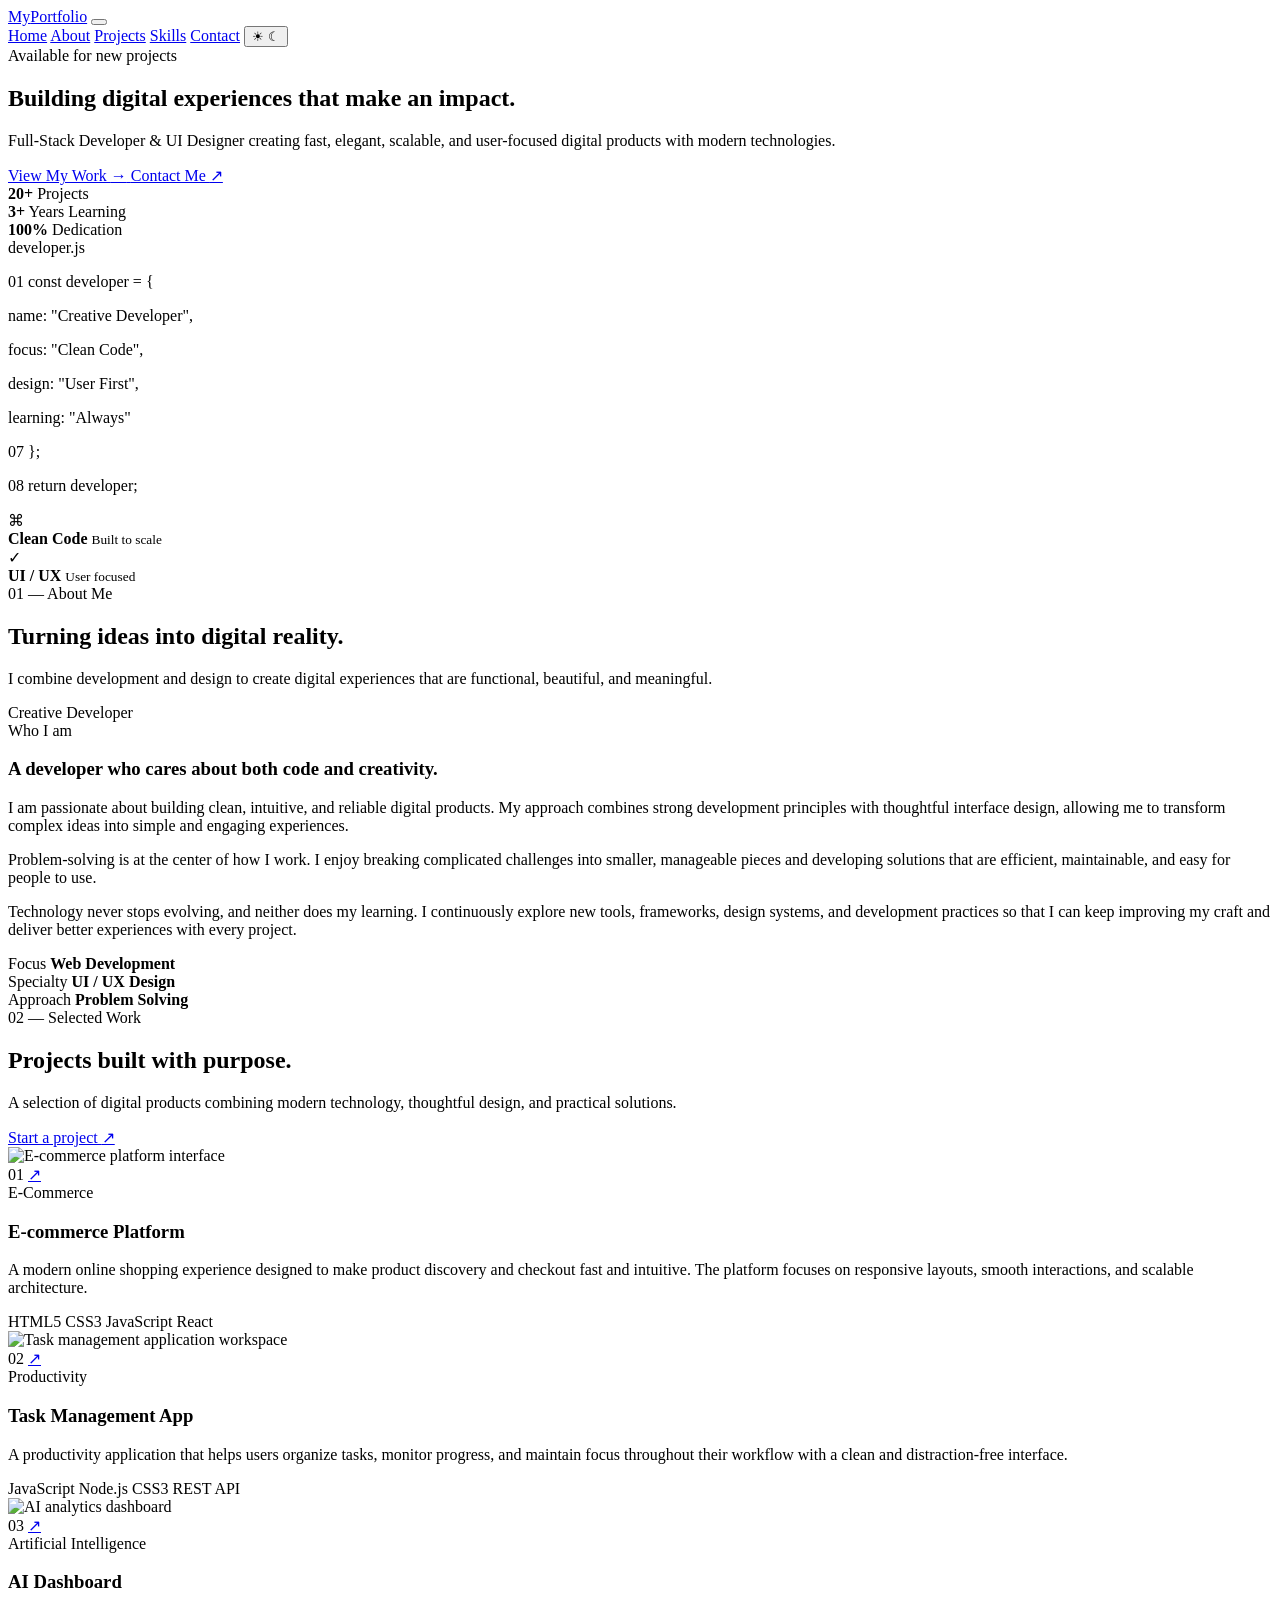
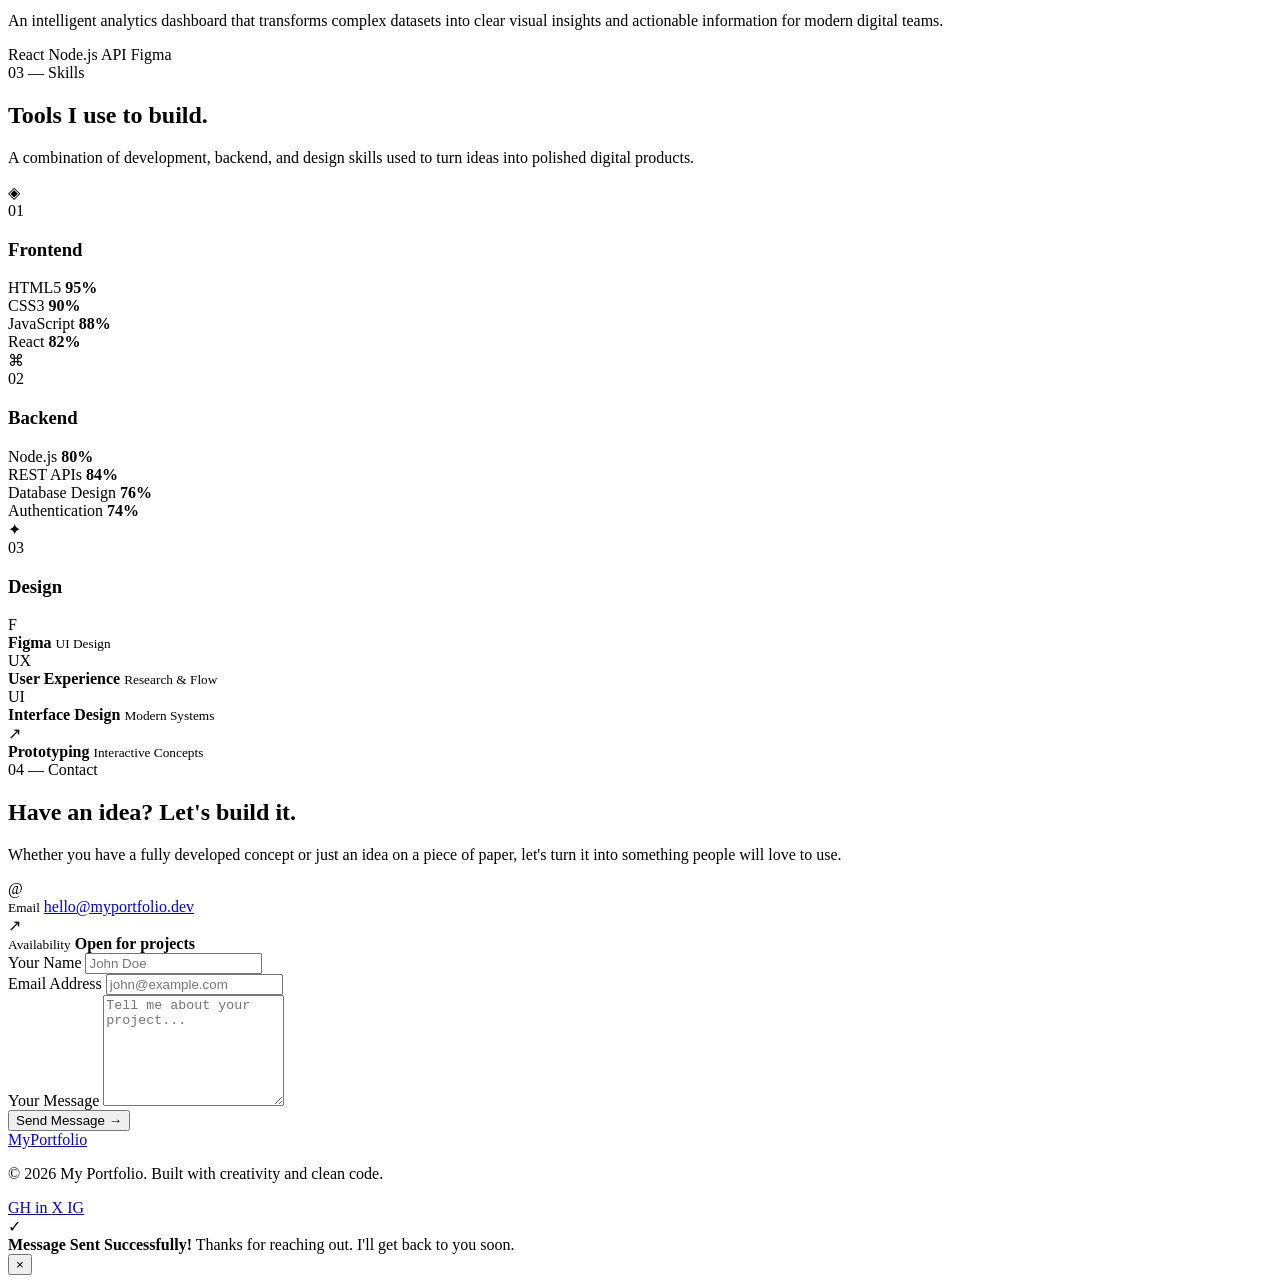
==== commit 21d49cf7: "Update print statement from 'Hello' to 'Goodbye'" ====
--- a/index.html
+++ b/index.html
@@ -7,7 +7,7 @@
     <meta name="author" content="My Portfolio">
     <title>My Portfolio | Full-Stack Developer & UI Designer</title>
 
-    <link rel="stylesheet" href="Protfolio.css">
+    <link rel="stylesheet" href="Portfolio.css">
 </head>
 
 <body>
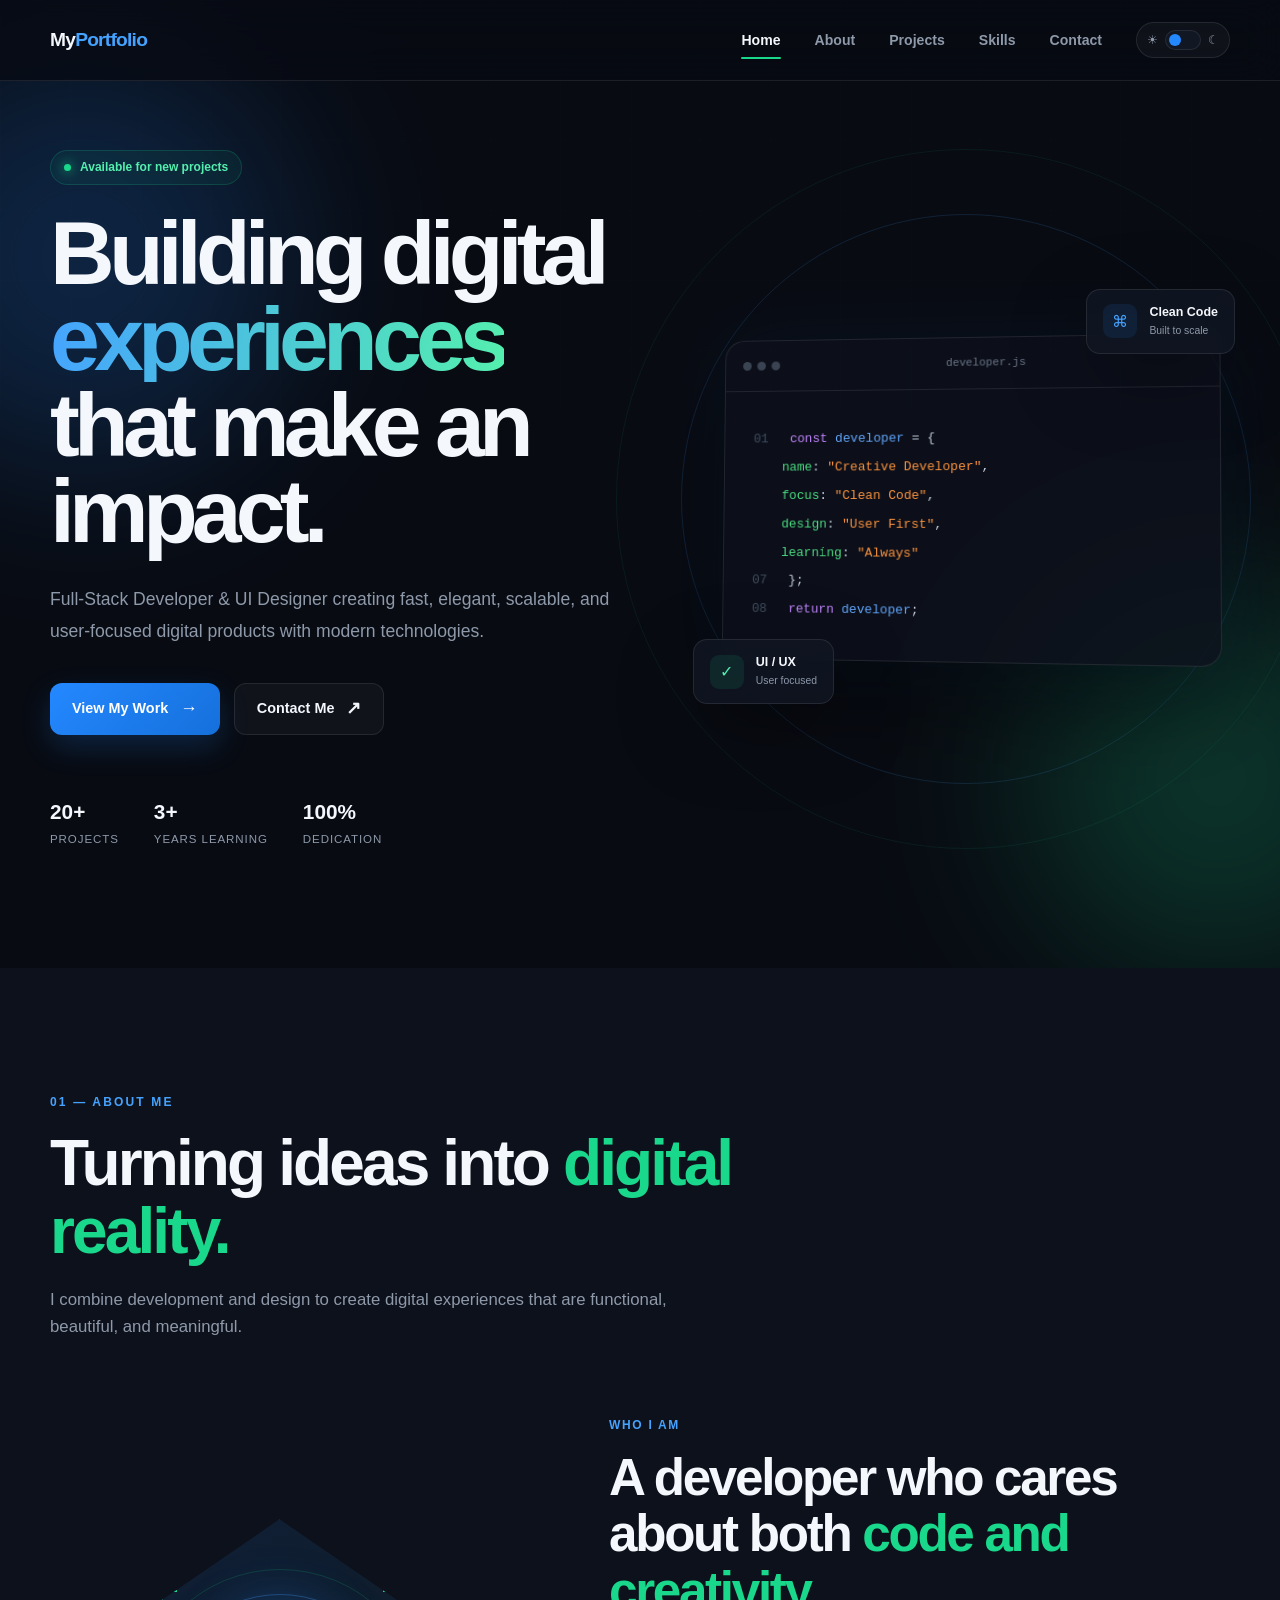
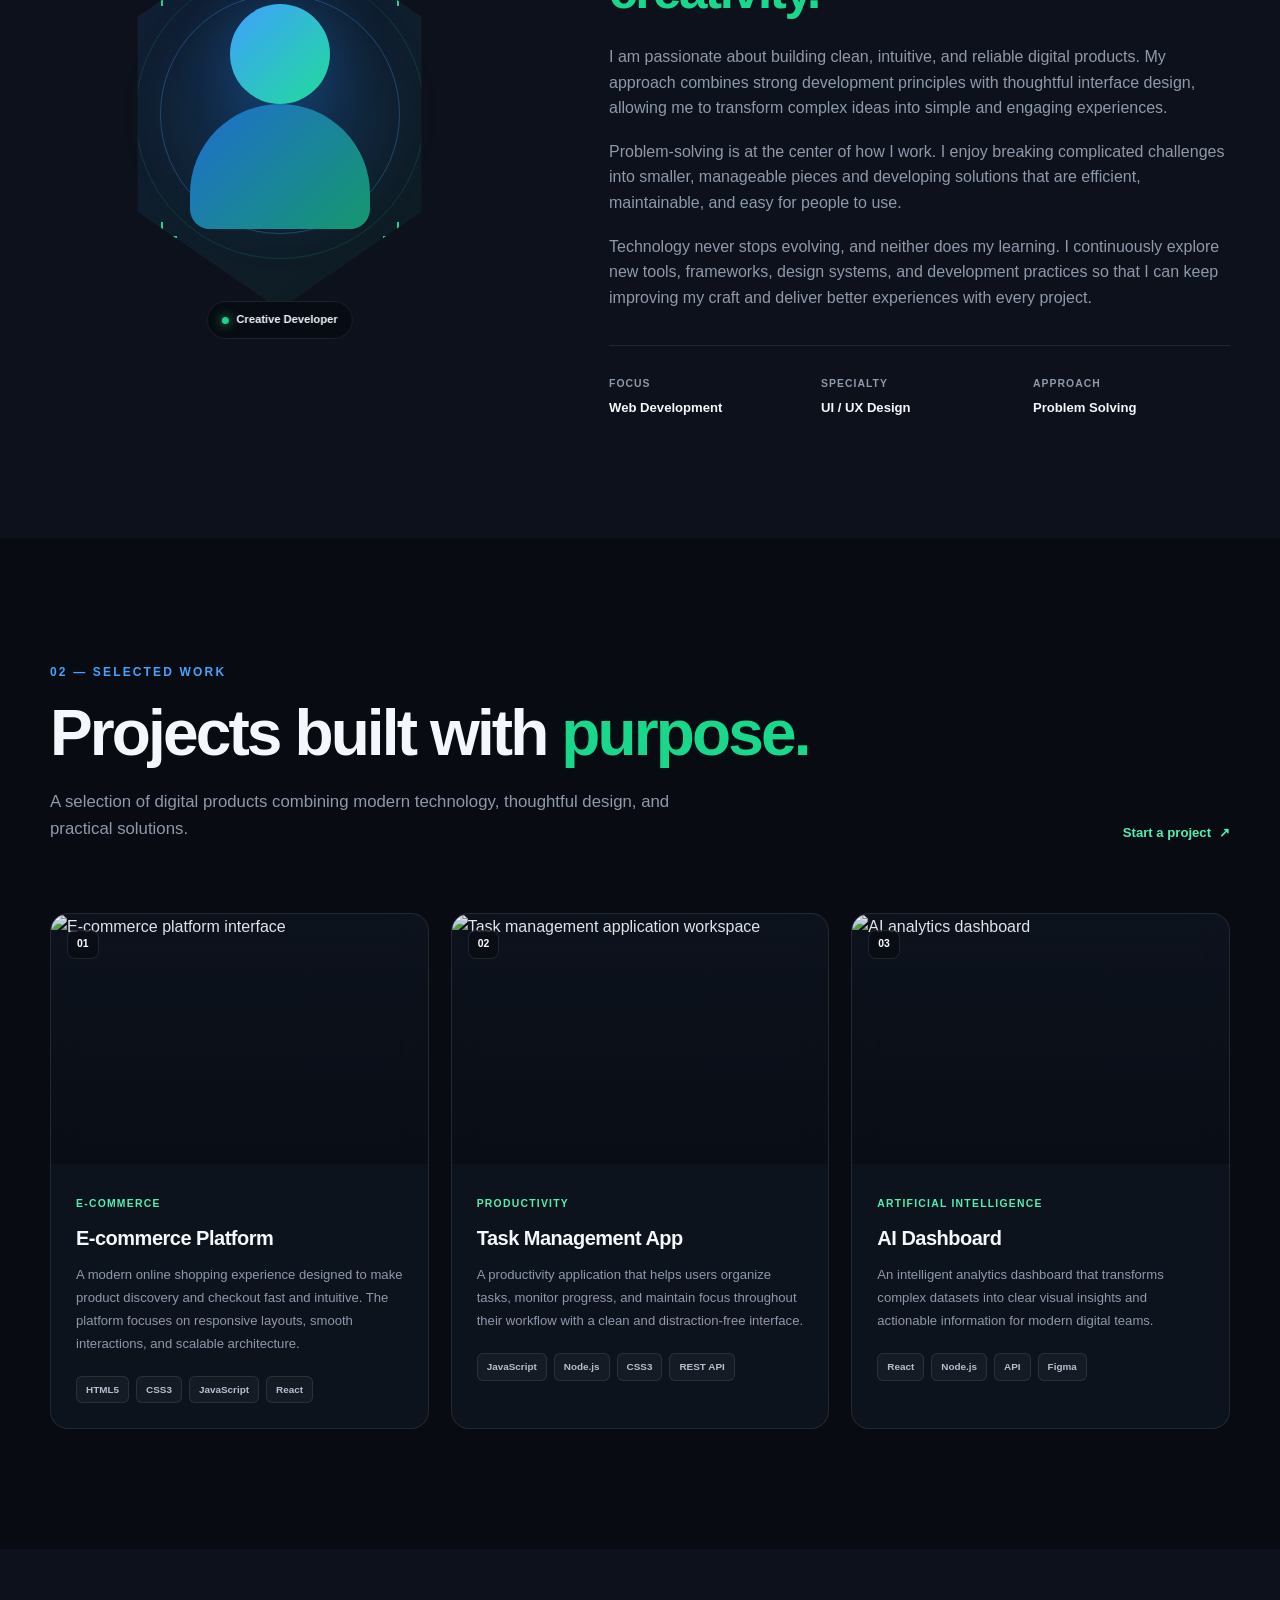
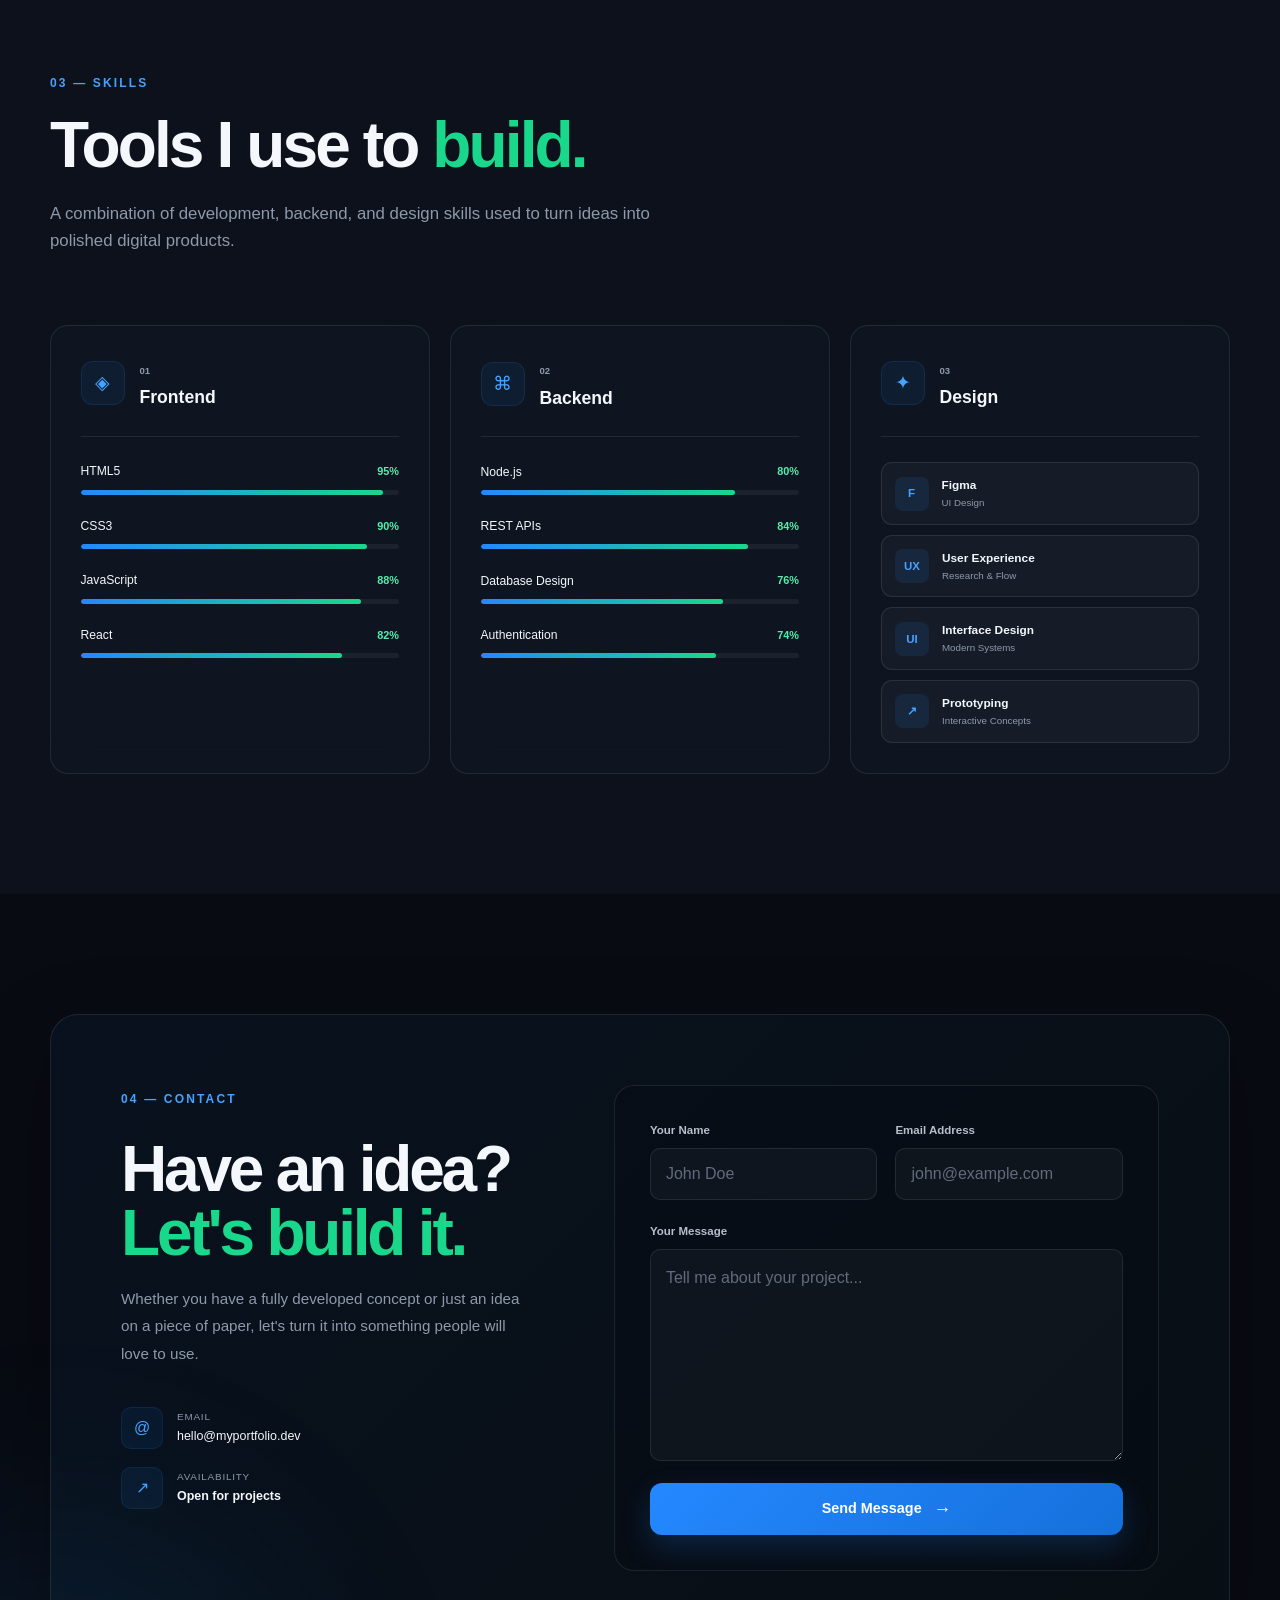
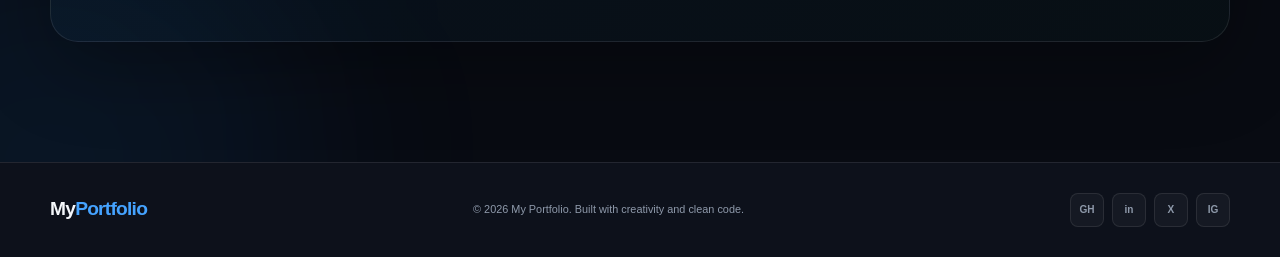
==== commit 024e3cb2: "Update print statement from 'Hello' to 'Goodbye'" ====
--- a/index.html
+++ b/index.html
@@ -649,7 +649,7 @@
 
                     <div class="contact-form-container">
 
-                        <form id="contact-form" class="contact-form">
+                       <form id="contact-form" class="contact-form" action="https://formspree.io/f/mzebodyd" method="POST">
 
                             <div class="form-row">
 
--- a/Portfolio.css
+++ b/Portfolio.css
@@ -0,0 +1,2268 @@
+/* =========================================================RESET========================================================= */
+*,
+*::before,
+*::after {
+    margin: 0;
+    padding: 0;
+    box-sizing: border-box;
+}
+
+html {
+    scroll-behavior: smooth;
+    scroll-padding-top: 90px;
+}
+
+body {
+    min-height: 100vh;
+    font-family:
+        Inter,
+        ui-sans-serif,
+        -apple-system,
+        BlinkMacSystemFont,
+        "Segoe UI",
+        Roboto,
+        Helvetica,
+        Arial,
+        sans-serif;
+
+    background: #080b12;
+    color: #f4f7fb;
+    line-height: 1.6;
+    overflow-x: hidden;
+
+    transition:
+        background-color 0.4s ease,
+        color 0.4s ease;
+}
+
+body.light-mode {
+    background: #f5f7fb;
+    color: #101521;
+}
+
+img {
+    display: block;
+    width: 100%;
+}
+
+button,
+input,
+textarea {
+    font: inherit;
+}
+
+button {
+    border: none;
+    cursor: pointer;
+}
+
+a {
+    color: inherit;
+    text-decoration: none;
+}
+
+ul {
+    list-style: none;
+}
+
+
+/* =========================================================
+   VARIABLES
+========================================================= */
+
+:root {
+    --bg: #080b12;
+    --bg-secondary: #0d111b;
+    --surface: rgba(17, 23, 35, 0.7);
+    --surface-solid: #111723;
+
+    --text: #f4f7fb;
+    --text-muted: #8e99aa;
+    --text-soft: #b6bfcd;
+
+    --blue: #2488ff;
+    --blue-bright: #45a3ff;
+    --green: #19d88b;
+    --green-bright: #54efae;
+
+    --border: rgba(255, 255, 255, 0.09);
+    --border-hover: rgba(69, 163, 255, 0.4);
+
+    --glass: rgba(255, 255, 255, 0.035);
+
+    --shadow:
+        0 25px 80px rgba(0, 0, 0, 0.3);
+
+    --container: 1180px;
+    --header-height: 80px;
+
+    --radius-sm: 10px;
+    --radius-md: 18px;
+    --radius-lg: 28px;
+}
+
+
+/* =========================================================
+   LIGHT MODE
+========================================================= */
+
+body.light-mode {
+    --bg: #f5f7fb;
+    --bg-secondary: #ffffff;
+    --surface: rgba(255, 255, 255, 0.78);
+    --surface-solid: #ffffff;
+
+    --text: #101521;
+    --text-muted: #657080;
+    --text-soft: #485261;
+
+    --border: rgba(15, 23, 42, 0.09);
+    --border-hover: rgba(36, 136, 255, 0.35);
+
+    --glass: rgba(255, 255, 255, 0.75);
+
+    --shadow:
+        0 25px 80px rgba(15, 23, 42, 0.1);
+}
+
+
+/* =========================================================
+   GLOBAL
+========================================================= */
+
+.container {
+    width: min(100% - 40px, var(--container));
+    margin-inline: auto;
+}
+
+.section {
+    position: relative;
+    padding: 120px 0;
+}
+
+.section-heading {
+    max-width: 760px;
+    margin-bottom: 70px;
+}
+
+.section-label {
+    display: inline-block;
+    margin-bottom: 18px;
+
+    color: var(--blue-bright);
+
+    font-size: 0.75rem;
+    font-weight: 800;
+    letter-spacing: 0.18em;
+    text-transform: uppercase;
+}
+
+.section-heading h2 {
+    font-size: clamp(2.4rem, 5vw, 4.2rem);
+    line-height: 1.05;
+    letter-spacing: -0.045em;
+    margin-bottom: 22px;
+}
+
+.section-heading h2 span {
+    color: var(--green);
+}
+
+.section-heading p {
+    color: var(--text-muted);
+    font-size: 1.05rem;
+    max-width: 620px;
+}
+
+
+/* =========================================================
+   HEADER
+========================================================= */
+
+.header {
+    position: fixed;
+    z-index: 1000;
+    top: 0;
+    left: 0;
+    width: 100%;
+
+    background: rgba(8, 11, 18, 0.72);
+    backdrop-filter: blur(20px);
+    -webkit-backdrop-filter: blur(20px);
+
+    border-bottom: 1px solid var(--border);
+}
+
+body.light-mode .header {
+    background: rgba(245, 247, 251, 0.8);
+}
+
+.navbar {
+    min-height: var(--header-height);
+
+    display: flex;
+    align-items: center;
+    justify-content: space-between;
+    gap: 30px;
+}
+
+.logo {
+    font-size: 1.2rem;
+    font-weight: 900;
+    letter-spacing: -0.04em;
+}
+
+.logo span {
+    color: var(--blue-bright);
+}
+
+.nav-menu {
+    display: flex;
+    align-items: center;
+    gap: 34px;
+}
+
+.nav-link {
+    position: relative;
+
+    color: var(--text-muted);
+    font-size: 0.88rem;
+    font-weight: 600;
+
+    transition:
+        color 0.3s ease,
+        transform 0.3s ease;
+}
+
+.nav-link::after {
+    content: "";
+
+    position: absolute;
+    left: 0;
+    bottom: -8px;
+
+    width: 0;
+    height: 2px;
+
+    background: var(--green);
+    border-radius: 20px;
+
+    transition: width 0.3s ease;
+}
+
+.nav-link:hover,
+.nav-link.active {
+    color: var(--text);
+}
+
+.nav-link:hover::after,
+.nav-link.active::after {
+    width: 100%;
+}
+
+
+/* =========================================================
+   THEME TOGGLE
+========================================================= */
+
+.theme-toggle {
+    display: flex;
+    align-items: center;
+    gap: 7px;
+
+    padding: 7px 10px;
+
+    color: var(--text-muted);
+    background: var(--glass);
+
+    border: 1px solid var(--border);
+    border-radius: 50px;
+
+    transition: all 0.3s ease;
+}
+
+.theme-toggle:hover {
+    border-color: var(--border-hover);
+    color: var(--text);
+}
+
+.theme-icon {
+    font-size: 0.72rem;
+}
+
+.toggle-track {
+    position: relative;
+
+    width: 36px;
+    height: 20px;
+
+    border-radius: 50px;
+    background: var(--surface-solid);
+
+    border: 1px solid var(--border);
+}
+
+.toggle-thumb {
+    position: absolute;
+    top: 3px;
+    left: 3px;
+
+    width: 12px;
+    height: 12px;
+
+    border-radius: 50%;
+    background: var(--blue);
+
+    transition: transform 0.3s ease;
+}
+
+body.light-mode .toggle-thumb {
+    transform: translateX(16px);
+    background: var(--green);
+}
+
+
+/* =========================================================
+   MOBILE MENU
+========================================================= */
+
+.menu-toggle {
+    display: none;
+
+    width: 42px;
+    height: 42px;
+
+    align-items: center;
+    justify-content: center;
+    flex-direction: column;
+    gap: 5px;
+
+    background: var(--glass);
+    border: 1px solid var(--border);
+    border-radius: 10px;
+}
+
+.menu-toggle span {
+    width: 18px;
+    height: 2px;
+
+    background: var(--text);
+    border-radius: 10px;
+
+    transition: all 0.3s ease;
+}
+
+
+/* =========================================================
+   HERO
+========================================================= */
+
+.hero {
+    min-height: 100vh;
+    min-height: 100svh;
+
+    display: flex;
+    align-items: center;
+
+    padding-top: 150px;
+    overflow: hidden;
+}
+
+.hero-background {
+    position: absolute;
+    inset: 0;
+    pointer-events: none;
+}
+
+.grid-pattern {
+    position: absolute;
+    inset: 0;
+
+    opacity: 0.25;
+
+    background-image:
+        linear-gradient(rgba(255,255,255,0.035) 1px, transparent 1px),
+        linear-gradient(90deg, rgba(255,255,255,0.035) 1px, transparent 1px);
+
+    background-size: 70px 70px;
+
+    mask-image: linear-gradient(to bottom, black, transparent 85%);
+}
+
+.glow {
+    position: absolute;
+    border-radius: 50%;
+    filter: blur(90px);
+    opacity: 0.2;
+}
+
+.glow-one {
+    width: 420px;
+    height: 420px;
+
+    background: var(--blue);
+
+    top: 5%;
+    left: -10%;
+}
+
+.glow-two {
+    width: 380px;
+    height: 380px;
+
+    background: var(--green);
+
+    right: -10%;
+    bottom: 0;
+}
+
+.hero-content {
+    position: relative;
+    z-index: 2;
+
+    display: grid;
+    grid-template-columns: 1.05fr 0.95fr;
+    align-items: center;
+
+    gap: 70px;
+}
+
+.eyebrow {
+    display: inline-flex;
+    align-items: center;
+    gap: 9px;
+
+    padding: 7px 13px;
+
+    color: var(--green-bright);
+
+    font-size: 0.75rem;
+    font-weight: 700;
+
+    background: rgba(25, 216, 139, 0.06);
+
+    border: 1px solid rgba(25, 216, 139, 0.18);
+    border-radius: 50px;
+
+    margin-bottom: 25px;
+}
+
+.status-dot {
+    width: 7px;
+    height: 7px;
+
+    display: inline-block;
+
+    background: var(--green);
+    border-radius: 50%;
+
+    box-shadow: 0 0 12px var(--green);
+}
+
+.hero h1 {
+    max-width: 800px;
+
+    font-size: clamp(3.2rem, 7vw, 6.5rem);
+    line-height: 0.96;
+
+    letter-spacing: -0.065em;
+}
+
+.hero h1 span {
+    display: inline-block;
+
+    background: linear-gradient(
+        100deg,
+        var(--blue-bright),
+        var(--green-bright)
+    );
+
+    -webkit-background-clip: text;
+    background-clip: text;
+    color: transparent;
+}
+
+.hero-text > p {
+    max-width: 620px;
+
+    margin-top: 30px;
+
+    color: var(--text-muted);
+
+    font-size: 1.1rem;
+    line-height: 1.8;
+}
+
+.hero-buttons {
+    display: flex;
+    flex-wrap: wrap;
+    gap: 14px;
+
+    margin-top: 35px;
+}
+
+.btn {
+    min-height: 52px;
+
+    display: inline-flex;
+    align-items: center;
+    justify-content: center;
+    gap: 12px;
+
+    padding: 0 22px;
+
+    border-radius: 12px;
+
+    font-size: 0.9rem;
+    font-weight: 800;
+
+    transition:
+        transform 0.3s ease,
+        box-shadow 0.3s ease,
+        border-color 0.3s ease,
+        background 0.3s ease;
+}
+
+.btn span {
+    font-size: 1.1rem;
+    transition: transform 0.3s ease;
+}
+
+.btn:hover {
+    transform: translateY(-4px);
+}
+
+.btn:hover span {
+    transform: translateX(4px);
+}
+
+.btn-primary {
+    color: #ffffff;
+
+    background: linear-gradient(
+        135deg,
+        var(--blue),
+        #1570db
+    );
+
+    box-shadow:
+        0 12px 30px rgba(36, 136, 255, 0.2);
+}
+
+.btn-primary:hover {
+    box-shadow:
+        0 18px 40px rgba(36, 136, 255, 0.35);
+}
+
+.btn-secondary {
+    color: var(--text);
+
+    background: var(--glass);
+
+    border: 1px solid var(--border);
+}
+
+.btn-secondary:hover {
+    border-color: var(--border-hover);
+    background: rgba(36, 136, 255, 0.06);
+}
+
+.hero-stats {
+    display: flex;
+    align-items: center;
+    gap: 35px;
+
+    margin-top: 60px;
+}
+
+.stat {
+    display: flex;
+    flex-direction: column;
+    gap: 2px;
+}
+
+.stat strong {
+    font-size: 1.3rem;
+}
+
+.stat span {
+    color: var(--text-muted);
+    font-size: 0.72rem;
+    text-transform: uppercase;
+    letter-spacing: 0.08em;
+}
+
+
+/* =========================================================
+   HERO VISUAL
+========================================================= */
+
+.hero-visual {
+    position: relative;
+
+    min-height: 540px;
+
+    display: flex;
+    align-items: center;
+    justify-content: center;
+}
+
+.code-window {
+    position: relative;
+    z-index: 3;
+
+    width: min(100%, 500px);
+
+    background: rgba(13, 17, 27, 0.82);
+
+    border: 1px solid var(--border);
+    border-radius: 20px;
+
+    box-shadow:
+        0 35px 100px rgba(0, 0, 0, 0.45),
+        0 0 80px rgba(36, 136, 255, 0.08);
+
+    overflow: hidden;
+
+    transform: perspective(1000px) rotateY(-6deg) rotateX(2deg);
+
+    transition: transform 0.5s ease;
+}
+
+.code-window:hover {
+    transform: perspective(1000px) rotateY(0) rotateX(0) translateY(-8px);
+}
+
+.window-header {
+    height: 52px;
+
+    display: flex;
+    align-items: center;
+
+    padding: 0 18px;
+
+    border-bottom: 1px solid var(--border);
+}
+
+.window-dots {
+    display: flex;
+    gap: 6px;
+}
+
+.window-dots span {
+    width: 9px;
+    height: 9px;
+
+    border-radius: 50%;
+    background: #3a4352;
+}
+
+.window-title {
+    margin: auto;
+
+    color: #697487;
+
+    font-size: 0.7rem;
+    font-family: monospace;
+}
+
+.code-content {
+    padding: 35px 30px;
+
+    font-family:
+        "SFMono-Regular",
+        Consolas,
+        "Liberation Mono",
+        monospace;
+
+    font-size: 0.82rem;
+    line-height: 2.2;
+}
+
+.code-content p {
+    color: #c6d0df;
+}
+
+.code-number {
+    display: inline-block;
+
+    width: 30px;
+
+    color: #3f4b5d;
+}
+
+.indent {
+    padding-left: 30px;
+}
+
+.purple {
+    color: #c084fc;
+}
+
+.blue {
+    color: #60a5fa;
+}
+
+.green {
+    color: #4ade80;
+}
+
+.orange {
+    color: #fb923c;
+}
+
+.hero-orbit {
+    position: absolute;
+
+    border: 1px solid rgba(69, 163, 255, 0.15);
+
+    border-radius: 50%;
+
+    animation: rotateOrbit 15s linear infinite;
+}
+
+.orbit-one {
+    width: 570px;
+    height: 570px;
+}
+
+.orbit-two {
+    width: 700px;
+    height: 700px;
+
+    border-color: rgba(25, 216, 139, 0.08);
+
+    animation-direction: reverse;
+    animation-duration: 25s;
+}
+
+.floating-card {
+    position: absolute;
+    z-index: 5;
+
+    display: flex;
+    align-items: center;
+    gap: 12px;
+
+    padding: 13px 16px;
+
+    background: rgba(17, 23, 35, 0.82);
+    backdrop-filter: blur(15px);
+
+    border: 1px solid var(--border);
+    border-radius: 14px;
+
+    box-shadow: var(--shadow);
+
+    animation: floatCard 4s ease-in-out infinite;
+}
+
+.floating-card strong {
+    display: block;
+    font-size: 0.78rem;
+}
+
+.floating-card small {
+    display: block;
+    color: var(--text-muted);
+    font-size: 0.65rem;
+}
+
+.card-top {
+    top: 60px;
+    right: -5px;
+}
+
+.card-bottom {
+    bottom: 65px;
+    left: -10px;
+
+    animation-delay: 1.5s;
+}
+
+.floating-icon {
+    width: 34px;
+    height: 34px;
+
+    display: grid;
+    place-items: center;
+
+    color: var(--blue-bright);
+
+    background: rgba(36, 136, 255, 0.1);
+
+    border-radius: 9px;
+}
+
+.green-icon {
+    color: var(--green-bright);
+    background: rgba(25, 216, 139, 0.1);
+}
+
+@keyframes rotateOrbit {
+    from {
+        transform: rotate(0deg);
+    }
+
+    to {
+        transform: rotate(360deg);
+    }
+}
+
+@keyframes floatCard {
+    0%,
+    100% {
+        transform: translateY(0);
+    }
+
+    50% {
+        transform: translateY(-10px);
+    }
+}
+
+
+/* =========================================================
+   ABOUT
+========================================================= */
+
+.about {
+    background: var(--bg-secondary);
+}
+
+.about-grid {
+    display: grid;
+    grid-template-columns: 0.85fr 1.15fr;
+    gap: 100px;
+    align-items: center;
+}
+
+.avatar-area {
+    position: relative;
+
+    min-height: 500px;
+
+    display: grid;
+    place-items: center;
+}
+
+.avatar-glow {
+    position: absolute;
+
+    width: 270px;
+    height: 270px;
+
+    border-radius: 50%;
+
+    background:
+        radial-gradient(
+            circle,
+            rgba(36, 136, 255, 0.25),
+            transparent 70%
+        );
+
+    filter: blur(20px);
+}
+
+.geometric-avatar {
+    position: relative;
+
+    width: 330px;
+    height: 390px;
+
+    display: grid;
+    place-items: center;
+
+    background:
+        linear-gradient(
+            145deg,
+            rgba(36, 136, 255, 0.12),
+            rgba(25, 216, 139, 0.05)
+        );
+
+    border: 1px solid var(--border);
+
+    clip-path: polygon(
+        50% 0%,
+        93% 25%,
+        93% 75%,
+        50% 100%,
+        7% 75%,
+        7% 25%
+    );
+}
+
+.avatar-ring {
+    position: absolute;
+
+    border: 1px solid rgba(69, 163, 255, 0.3);
+    border-radius: 50%;
+}
+
+.ring-one {
+    width: 240px;
+    height: 240px;
+}
+
+.ring-two {
+    width: 290px;
+    height: 290px;
+
+    border-color: rgba(25, 216, 139, 0.16);
+}
+
+.avatar-shape {
+    position: relative;
+    z-index: 2;
+
+    width: 180px;
+    height: 230px;
+}
+
+.avatar-head {
+    position: absolute;
+
+    width: 100px;
+    height: 100px;
+
+    top: 5px;
+    left: 40px;
+
+    border-radius: 50%;
+
+    background:
+        linear-gradient(
+            135deg,
+            #3fa0ff,
+            #20dc9a
+        );
+
+    box-shadow:
+        0 0 60px rgba(36, 136, 255, 0.25);
+}
+
+.avatar-body {
+    position: absolute;
+
+    width: 180px;
+    height: 125px;
+
+    left: 0;
+    bottom: 0;
+
+    border-radius: 90px 90px 20px 20px;
+
+    background:
+        linear-gradient(
+            135deg,
+            #1f6ed0,
+            #15986d
+        );
+}
+
+.avatar-corner {
+    position: absolute;
+
+    width: 16px;
+    height: 16px;
+
+    border: 2px solid var(--green);
+}
+
+.corner-one {
+    top: 70px;
+    left: 45px;
+    border-right: 0;
+    border-bottom: 0;
+}
+
+.corner-two {
+    top: 70px;
+    right: 45px;
+    border-left: 0;
+    border-bottom: 0;
+}
+
+.corner-three {
+    bottom: 70px;
+    left: 45px;
+    border-right: 0;
+    border-top: 0;
+}
+
+.corner-four {
+    bottom: 70px;
+    right: 45px;
+    border-left: 0;
+    border-top: 0;
+}
+
+.avatar-tag {
+    position: absolute;
+    z-index: 5;
+
+    bottom: 25px;
+    left: 50%;
+
+    transform: translateX(-50%);
+
+    display: flex;
+    align-items: center;
+    gap: 8px;
+
+    width: max-content;
+
+    padding: 9px 14px;
+
+    background: rgba(8, 11, 18, 0.85);
+    backdrop-filter: blur(15px);
+
+    border: 1px solid var(--border);
+    border-radius: 50px;
+
+    font-size: 0.7rem;
+    font-weight: 700;
+}
+
+.about-content {
+    max-width: 650px;
+}
+
+.mini-label {
+    color: var(--blue-bright);
+
+    font-size: 0.75rem;
+    font-weight: 800;
+
+    text-transform: uppercase;
+    letter-spacing: 0.14em;
+}
+
+.about-content h3 {
+    margin: 14px 0 25px;
+
+    font-size: clamp(2rem, 4vw, 3.3rem);
+    line-height: 1.1;
+    letter-spacing: -0.045em;
+}
+
+.about-content h3 span {
+    color: var(--green);
+}
+
+.about-content p {
+    color: var(--text-muted);
+    margin-bottom: 18px;
+}
+
+.about-details {
+    display: grid;
+    grid-template-columns: repeat(3, 1fr);
+
+    gap: 15px;
+
+    margin-top: 35px;
+    padding-top: 30px;
+
+    border-top: 1px solid var(--border);
+}
+
+.about-details > div {
+    display: flex;
+    flex-direction: column;
+    gap: 4px;
+}
+
+.detail-label {
+    color: var(--text-muted);
+
+    font-size: 0.65rem;
+    font-weight: 700;
+
+    text-transform: uppercase;
+    letter-spacing: 0.1em;
+}
+
+.about-details strong {
+    font-size: 0.82rem;
+}
+
+
+/* =========================================================
+   PROJECTS
+========================================================= */
+
+.projects-heading {
+    max-width: none;
+}
+
+.heading-row {
+    display: flex;
+    align-items: end;
+    justify-content: space-between;
+    gap: 30px;
+}
+
+.heading-row > div {
+    max-width: 760px;
+}
+
+.text-link {
+    display: inline-flex;
+    align-items: center;
+    gap: 8px;
+
+    color: var(--green-bright);
+
+    font-size: 0.82rem;
+    font-weight: 800;
+
+    white-space: nowrap;
+
+    transition:
+        color 0.3s ease,
+        transform 0.3s ease;
+}
+
+.text-link:hover {
+    color: var(--blue-bright);
+    transform: translateX(4px);
+}
+
+.projects-grid {
+    display: grid;
+    grid-template-columns: repeat(3, 1fr);
+
+    gap: 22px;
+}
+
+.project-card {
+    overflow: hidden;
+
+    background: var(--surface);
+
+    border: 1px solid var(--border);
+    border-radius: var(--radius-md);
+
+    backdrop-filter: blur(18px);
+
+    transition:
+        transform 0.45s ease,
+        border-color 0.45s ease,
+        box-shadow 0.45s ease;
+}
+
+.project-card:hover {
+    transform: translateY(-10px);
+
+    border-color: var(--border-hover);
+
+    box-shadow:
+        0 25px 70px rgba(0, 0, 0, 0.25);
+}
+
+.project-image {
+    position: relative;
+
+    height: 250px;
+
+    overflow: hidden;
+}
+
+.project-image img {
+    height: 100%;
+    object-fit: cover;
+
+    transition:
+        transform 0.7s ease,
+        filter 0.7s ease;
+}
+
+.project-card:hover .project-image img {
+    transform: scale(1.08);
+    filter: saturate(1.2);
+}
+
+.image-overlay {
+    position: absolute;
+    inset: 0;
+
+    background:
+        linear-gradient(
+            to bottom,
+            rgba(8, 11, 18, 0.05),
+            rgba(8, 11, 18, 0.65)
+        );
+}
+
+.project-number {
+    position: absolute;
+
+    top: 16px;
+    left: 16px;
+
+    padding: 5px 9px;
+
+    color: #fff;
+
+    background: rgba(8, 11, 18, 0.7);
+    backdrop-filter: blur(10px);
+
+    border: 1px solid rgba(255, 255, 255, 0.1);
+    border-radius: 8px;
+
+    font-size: 0.65rem;
+    font-weight: 800;
+}
+
+.project-arrow {
+    position: absolute;
+
+    right: 16px;
+    bottom: 16px;
+
+    width: 42px;
+    height: 42px;
+
+    display: grid;
+    place-items: center;
+
+    color: #fff;
+
+    background: rgba(8, 11, 18, 0.7);
+    backdrop-filter: blur(10px);
+
+    border: 1px solid rgba(255, 255, 255, 0.12);
+    border-radius: 50%;
+
+    opacity: 0;
+    transform: translateY(10px);
+
+    transition:
+        opacity 0.35s ease,
+        transform 0.35s ease,
+        background 0.35s ease;
+}
+
+.project-card:hover .project-arrow {
+    opacity: 1;
+    transform: translateY(0);
+}
+
+.project-arrow:hover {
+    background: var(--blue);
+}
+
+.project-content {
+    padding: 25px;
+}
+
+.project-category {
+    color: var(--green-bright);
+
+    font-size: 0.65rem;
+    font-weight: 800;
+
+    text-transform: uppercase;
+    letter-spacing: 0.12em;
+}
+
+.project-content h3 {
+    margin: 7px 0 10px;
+
+    font-size: 1.25rem;
+    letter-spacing: -0.025em;
+}
+
+.project-content p {
+    color: var(--text-muted);
+
+    font-size: 0.82rem;
+    line-height: 1.75;
+}
+
+.tech-list {
+    display: flex;
+    flex-wrap: wrap;
+    gap: 7px;
+
+    margin-top: 20px;
+}
+
+.tech-list span {
+    padding: 5px 9px;
+
+    color: var(--text-soft);
+
+    background: var(--glass);
+
+    border: 1px solid var(--border);
+    border-radius: 6px;
+
+    font-size: 0.62rem;
+    font-weight: 700;
+}
+
+
+/* =========================================================
+   SKILLS
+========================================================= */
+
+.skills {
+    background: var(--bg-secondary);
+}
+
+.skills-grid {
+    display: grid;
+    grid-template-columns: repeat(3, 1fr);
+
+    gap: 20px;
+}
+
+.skill-category {
+    padding: 30px;
+
+    background: var(--surface);
+
+    border: 1px solid var(--border);
+    border-radius: var(--radius-md);
+
+    backdrop-filter: blur(18px);
+
+    transition:
+        transform 0.35s ease,
+        border-color 0.35s ease;
+}
+
+.skill-category:hover {
+    transform: translateY(-6px);
+    border-color: var(--border-hover);
+}
+
+.skill-category-header {
+    display: flex;
+    align-items: center;
+    gap: 15px;
+
+    padding-bottom: 25px;
+    margin-bottom: 25px;
+
+    border-bottom: 1px solid var(--border);
+}
+
+.skill-icon {
+    width: 44px;
+    height: 44px;
+
+    display: grid;
+    place-items: center;
+
+    color: var(--blue-bright);
+
+    background: rgba(36, 136, 255, 0.08);
+
+    border: 1px solid rgba(36, 136, 255, 0.14);
+    border-radius: 12px;
+
+    font-size: 1.2rem;
+}
+
+.skill-category-label {
+    color: var(--text-muted);
+
+    font-size: 0.6rem;
+    font-weight: 800;
+}
+
+.skill-category h3 {
+    margin-top: 2px;
+
+    font-size: 1.1rem;
+}
+
+.skill-item {
+    margin-bottom: 22px;
+}
+
+.skill-item:last-child {
+    margin-bottom: 0;
+}
+
+.skill-info {
+    display: flex;
+    align-items: center;
+    justify-content: space-between;
+
+    margin-bottom: 8px;
+
+    font-size: 0.76rem;
+}
+
+.skill-info strong {
+    color: var(--green-bright);
+    font-size: 0.68rem;
+}
+
+.progress-bar {
+    width: 100%;
+    height: 5px;
+
+    overflow: hidden;
+
+    background: rgba(255, 255, 255, 0.06);
+
+    border-radius: 50px;
+}
+
+.progress {
+    display: block;
+
+    width: 0;
+    height: 100%;
+
+    background:
+        linear-gradient(
+            90deg,
+            var(--blue),
+            var(--green)
+        );
+
+    border-radius: inherit;
+
+    transition: width 1.5s cubic-bezier(0.22, 1, 0.36, 1);
+}
+
+.skill-badges {
+    display: grid;
+    gap: 10px;
+}
+
+.skill-badge {
+    display: flex;
+    align-items: center;
+    gap: 13px;
+
+    padding: 13px;
+
+    background: var(--glass);
+
+    border: 1px solid var(--border);
+    border-radius: 11px;
+
+    transition:
+        border-color 0.3s ease,
+        transform 0.3s ease;
+}
+
+.skill-badge:hover {
+    border-color: var(--border-hover);
+    transform: translateX(5px);
+}
+
+.skill-badge > span {
+    width: 34px;
+    height: 34px;
+
+    display: grid;
+    place-items: center;
+
+    color: var(--blue-bright);
+
+    background: rgba(36, 136, 255, 0.1);
+
+    border-radius: 8px;
+
+    font-size: 0.72rem;
+    font-weight: 900;
+}
+
+.skill-badge strong,
+.skill-badge small {
+    display: block;
+}
+
+.skill-badge strong {
+    font-size: 0.74rem;
+}
+
+.skill-badge small {
+    color: var(--text-muted);
+    font-size: 0.61rem;
+}
+
+
+/* =========================================================
+   CONTACT
+========================================================= */
+
+.contact {
+    position: relative;
+    overflow: hidden;
+}
+
+.contact::before {
+    content: "";
+
+    position: absolute;
+
+    width: 500px;
+    height: 500px;
+
+    left: -200px;
+    bottom: -250px;
+
+    background: rgba(36, 136, 255, 0.08);
+
+    border-radius: 50%;
+    filter: blur(100px);
+
+    pointer-events: none;
+}
+
+.contact-wrapper {
+    position: relative;
+    z-index: 2;
+
+    display: grid;
+    grid-template-columns: 0.85fr 1.15fr;
+
+    gap: 90px;
+
+    padding: 70px;
+
+    background:
+        linear-gradient(
+            135deg,
+            rgba(36, 136, 255, 0.05),
+            rgba(25, 216, 139, 0.025)
+        );
+
+    border: 1px solid var(--border);
+    border-radius: var(--radius-lg);
+
+    box-shadow: var(--shadow);
+}
+
+.contact-intro h2 {
+    margin: 10px 0 20px;
+
+    font-size: clamp(2.4rem, 5vw, 4rem);
+    line-height: 1;
+    letter-spacing: -0.05em;
+}
+
+.contact-intro h2 span {
+    display: block;
+    color: var(--green);
+}
+
+.contact-intro > p {
+    max-width: 450px;
+
+    color: var(--text-muted);
+
+    font-size: 0.95rem;
+    line-height: 1.8;
+}
+
+.contact-details {
+    display: grid;
+    gap: 18px;
+
+    margin-top: 40px;
+}
+
+.contact-detail {
+    display: flex;
+    align-items: center;
+    gap: 14px;
+}
+
+.contact-detail-icon {
+    width: 42px;
+    height: 42px;
+
+    display: grid;
+    place-items: center;
+
+    color: var(--blue-bright);
+
+    background: rgba(36, 136, 255, 0.08);
+
+    border: 1px solid rgba(36, 136, 255, 0.12);
+    border-radius: 10px;
+}
+
+.contact-detail small,
+.contact-detail strong,
+.contact-detail a {
+    display: block;
+}
+
+.contact-detail small {
+    color: var(--text-muted);
+
+    font-size: 0.62rem;
+    text-transform: uppercase;
+    letter-spacing: 0.08em;
+}
+
+.contact-detail strong,
+.contact-detail a {
+    margin-top: 2px;
+
+    font-size: 0.78rem;
+}
+
+.contact-detail a {
+    transition: color 0.3s ease;
+}
+
+.contact-detail a:hover {
+    color: var(--blue-bright);
+}
+
+.contact-form-container {
+    padding: 35px;
+
+    background: rgba(8, 11, 18, 0.35);
+
+    border: 1px solid var(--border);
+    border-radius: 20px;
+}
+
+body.light-mode .contact-form-container {
+    background: rgba(255, 255, 255, 0.45);
+}
+
+.contact-form {
+    display: grid;
+    gap: 22px;
+}
+
+.form-row {
+    display: grid;
+    grid-template-columns: 1fr 1fr;
+    gap: 18px;
+}
+
+.form-group {
+    display: flex;
+    flex-direction: column;
+    gap: 9px;
+}
+
+.form-group label {
+    color: var(--text-soft);
+
+    font-size: 0.72rem;
+    font-weight: 700;
+}
+
+.form-group input,
+.form-group textarea {
+    width: 100%;
+
+    color: var(--text);
+
+    background: var(--glass);
+
+    border: 1px solid var(--border);
+    border-radius: 10px;
+
+    outline: none;
+
+    transition:
+        border-color 0.3s ease,
+        box-shadow 0.3s ease,
+        background 0.3s ease;
+}
+
+.form-group input {
+    height: 52px;
+    padding: 0 15px;
+}
+
+.form-group textarea {
+    padding: 15px;
+    resize: vertical;
+    min-height: 160px;
+}
+
+.form-group input::placeholder,
+.form-group textarea::placeholder {
+    color: #606b7c;
+}
+
+.form-group input:focus,
+.form-group textarea:focus {
+    border-color: var(--blue);
+
+    background: rgba(36, 136, 255, 0.035);
+
+    box-shadow:
+        0 0 0 4px rgba(36, 136, 255, 0.08);
+}
+
+.submit-btn {
+    width: 100%;
+}
+
+
+/* =========================================================
+   SUCCESS ALERT
+========================================================= */
+
+.success-alert {
+    position: fixed;
+    z-index: 2000;
+
+    top: 25px;
+    right: 25px;
+
+    width: min(420px, calc(100% - 30px));
+
+    display: flex;
+    align-items: center;
+    gap: 13px;
+
+    padding: 17px;
+
+    background: rgba(14, 22, 30, 0.95);
+    backdrop-filter: blur(20px);
+
+    border: 1px solid rgba(25, 216, 139, 0.3);
+    border-radius: 15px;
+
+    box-shadow:
+        0 25px 70px rgba(0, 0, 0, 0.35);
+
+    transform: translateX(calc(100% + 50px));
+    opacity: 0;
+
+    transition:
+        transform 0.5s cubic-bezier(0.22, 1, 0.36, 1),
+        opacity 0.4s ease;
+}
+
+.success-alert.show {
+    transform: translateX(0);
+    opacity: 1;
+}
+
+.success-icon {
+    flex-shrink: 0;
+
+    width: 40px;
+    height: 40px;
+
+    display: grid;
+    place-items: center;
+
+    color: #06140e;
+    background: var(--green);
+
+    border-radius: 50%;
+
+    font-weight: 900;
+
+    box-shadow:
+        0 0 25px rgba(25, 216, 139, 0.3);
+}
+
+.success-alert strong,
+.success-alert span {
+    display: block;
+}
+
+.success-alert strong {
+    color: #ffffff;
+    font-size: 0.78rem;
+}
+
+.success-alert span {
+    margin-top: 3px;
+
+    color: #8d9aa8;
+    font-size: 0.67rem;
+}
+
+#close-alert {
+    margin-left: auto;
+
+    width: 28px;
+    height: 28px;
+
+    color: #8d9aa8;
+    background: transparent;
+
+    border-radius: 50%;
+
+    font-size: 1.1rem;
+
+    transition:
+        color 0.3s ease,
+        background 0.3s ease;
+}
+
+#close-alert:hover {
+    color: #ffffff;
+    background: rgba(255, 255, 255, 0.08);
+}
+
+
+/* =========================================================
+   FOOTER
+========================================================= */
+
+.footer {
+    padding: 30px 0;
+
+    background: var(--bg-secondary);
+
+    border-top: 1px solid var(--border);
+}
+
+.footer-content {
+    display: flex;
+    align-items: center;
+    justify-content: space-between;
+
+    gap: 20px;
+}
+
+.footer p {
+    color: var(--text-muted);
+
+    font-size: 0.68rem;
+    text-align: center;
+}
+
+.social-links {
+    display: flex;
+    gap: 8px;
+}
+
+.social-links a {
+    width: 34px;
+    height: 34px;
+
+    display: grid;
+    place-items: center;
+
+    color: var(--text-muted);
+
+    background: var(--glass);
+
+    border: 1px solid var(--border);
+    border-radius: 8px;
+
+    font-size: 0.63rem;
+    font-weight: 800;
+
+    transition:
+        color 0.3s ease,
+        background 0.3s ease,
+        border-color 0.3s ease,
+        transform 0.3s ease;
+}
+
+.social-links a:hover {
+    color: #ffffff;
+
+    background: var(--blue);
+
+    border-color: var(--blue);
+
+    transform: translateY(-4px);
+}
+
+
+/* =========================================================
+   SCROLL REVEAL
+========================================================= */
+
+.section-heading,
+.about-grid,
+.project-card,
+.skill-category,
+.contact-wrapper {
+    opacity: 0;
+    transform: translateY(30px);
+
+    transition:
+        opacity 0.8s ease,
+        transform 0.8s ease;
+}
+
+.section-heading.reveal,
+.about-grid.reveal,
+.project-card.reveal,
+.skill-category.reveal,
+.contact-wrapper.reveal {
+    opacity: 1;
+    transform: translateY(0);
+}
+
+
+/* =========================================================
+   RESPONSIVE — TABLET
+========================================================= */
+
+@media (max-width: 1050px) {
+
+    .hero-content {
+        grid-template-columns: 1fr;
+        gap: 30px;
+    }
+
+    .hero-text {
+        text-align: center;
+    }
+
+    .hero-text > p {
+        margin-inline: auto;
+    }
+
+    .hero-buttons,
+    .hero-stats {
+        justify-content: center;
+    }
+
+    .hero-visual {
+        min-height: 500px;
+    }
+
+    .about-grid {
+        grid-template-columns: 1fr;
+        gap: 60px;
+    }
+
+    .avatar-area {
+        min-height: 420px;
+    }
+
+    .about-content {
+        max-width: none;
+    }
+
+    .projects-grid {
+        grid-template-columns: repeat(2, 1fr);
+    }
+
+    .skills-grid {
+        grid-template-columns: 1fr 1fr;
+    }
+
+    .skill-category:last-child {
+        grid-column: 1 / -1;
+    }
+
+    .contact-wrapper {
+        grid-template-columns: 1fr;
+        gap: 50px;
+    }
+}
+
+
+/* =========================================================
+   RESPONSIVE — MOBILE
+========================================================= */
+
+@media (max-width: 760px) {
+
+    .container {
+        width: min(100% - 28px, var(--container));
+    }
+
+    .section {
+        padding: 85px 0;
+    }
+
+    .section-heading {
+        margin-bottom: 45px;
+    }
+
+    .navbar {
+        min-height: 70px;
+    }
+
+    .menu-toggle {
+        display: flex;
+    }
+
+    .nav-menu {
+        position: absolute;
+
+        top: calc(100% + 10px);
+        left: 14px;
+        right: 14px;
+
+        display: flex;
+        flex-direction: column;
+        align-items: stretch;
+        gap: 0;
+
+        padding: 12px;
+
+        background: rgba(13, 17, 27, 0.96);
+        backdrop-filter: blur(20px);
+
+        border: 1px solid var(--border);
+        border-radius: 16px;
+
+        opacity: 0;
+        visibility: hidden;
+        transform: translateY(-10px);
+
+        transition:
+            opacity 0.3s ease,
+            visibility 0.3s ease,
+            transform 0.3s ease;
+    }
+
+    body.light-mode .nav-menu {
+        background: rgba(255, 255, 255, 0.96);
+    }
+
+    .nav-menu.open {
+        opacity: 1;
+        visibility: visible;
+        transform: translateY(0);
+    }
+
+    .nav-link {
+        padding: 14px 10px;
+        border-bottom: 1px solid var(--border);
+    }
+
+    .nav-link::after {
+        display: none;
+    }
+
+    .theme-toggle {
+        margin-top: 10px;
+        align-self: flex-start;
+    }
+
+    .hero {
+        padding-top: 120px;
+    }
+
+    .hero h1 {
+        font-size: clamp(2.8rem, 15vw, 4.5rem);
+    }
+
+    .hero-text > p {
+        font-size: 0.95rem;
+    }
+
+    .hero-buttons {
+        flex-direction: column;
+    }
+
+    .hero-buttons .btn {
+        width: 100%;
+    }
+
+    .hero-stats {
+        gap: 22px;
+        margin-top: 40px;
+    }
+
+    .stat strong {
+        font-size: 1.05rem;
+    }
+
+    .stat span {
+        font-size: 0.58rem;
+    }
+
+    .hero-visual {
+        min-height: 380px;
+    }
+
+    .code-window {
+        transform: none;
+    }
+
+    .code-content {
+        padding: 22px 15px;
+        font-size: 0.65rem;
+    }
+
+    .code-number {
+        width: 20px;
+    }
+
+    .indent {
+        padding-left: 20px;
+    }
+
+    .orbit-one {
+        width: 390px;
+        height: 390px;
+    }
+
+    .orbit-two {
+        width: 480px;
+        height: 480px;
+    }
+
+    .floating-card {
+        padding: 9px 11px;
+    }
+
+    .floating-card strong {
+        font-size: 0.65rem;
+    }
+
+    .floating-card small {
+        font-size: 0.56rem;
+    }
+
+    .card-top {
+        top: 20px;
+        right: 0;
+    }
+
+    .card-bottom {
+        bottom: 15px;
+        left: 0;
+    }
+
+    .about-grid {
+        gap: 35px;
+    }
+
+    .avatar-area {
+        min-height: 350px;
+    }
+
+    .geometric-avatar {
+        width: 270px;
+        height: 330px;
+    }
+
+    .avatar-head {
+        width: 80px;
+        height: 80px;
+        left: 50px;
+    }
+
+    .avatar-body {
+        width: 150px;
+        height: 110px;
+        left: 10px;
+    }
+
+    .about-details {
+        grid-template-columns: 1fr;
+        gap: 15px;
+    }
+
+    .heading-row {
+        display: block;
+    }
+
+    .text-link {
+        margin-top: 25px;
+    }
+
+    .projects-grid {
+        grid-template-columns: 1fr;
+    }
+
+    .project-image {
+        height: 230px;
+    }
+
+    .skills-grid {
+        grid-template-columns: 1fr;
+    }
+
+    .skill-category:last-child {
+        grid-column: auto;
+    }
+
+    .contact-wrapper {
+        padding: 30px 20px;
+    }
+
+    .contact-form-container {
+        padding: 20px;
+    }
+
+    .form-row {
+        grid-template-columns: 1fr;
+    }
+
+    .footer-content {
+        flex-direction: column;
+    }
+
+    .footer p {
+        order: 3;
+    }
+}
+
+
+/* =========================================================
+   SMALL MOBILE
+========================================================= */
+
+@media (max-width: 430px) {
+
+    .hero-stats {
+        gap: 15px;
+    }
+
+    .hero-visual {
+        min-height: 330px;
+    }
+
+    .code-window {
+        width: 100%;
+    }
+
+    .code-content {
+        font-size: 0.56rem;
+        line-height: 2;
+    }
+
+    .floating-card {
+        display: none;
+    }
+
+    .geometric-avatar {
+        width: 240px;
+        height: 300px;
+    }
+
+    .avatar-tag {
+        bottom: 10px;
+    }
+
+    .section-heading h2 {
+        font-size: 2.2rem;
+    }
+}
+
+
+/* =========================================================
+   REDUCED MOTION
+========================================================= */
+
+@media (prefers-reduced-motion: reduce) {
+
+    html {
+        scroll-behavior: auto;
+    }
+
+    *,
+    *::before,
+    *::after {
+        animation-duration: 0.01ms !important;
+        animation-iteration-count: 1 !important;
+        transition-duration: 0.01ms !important;
+    }
+}
